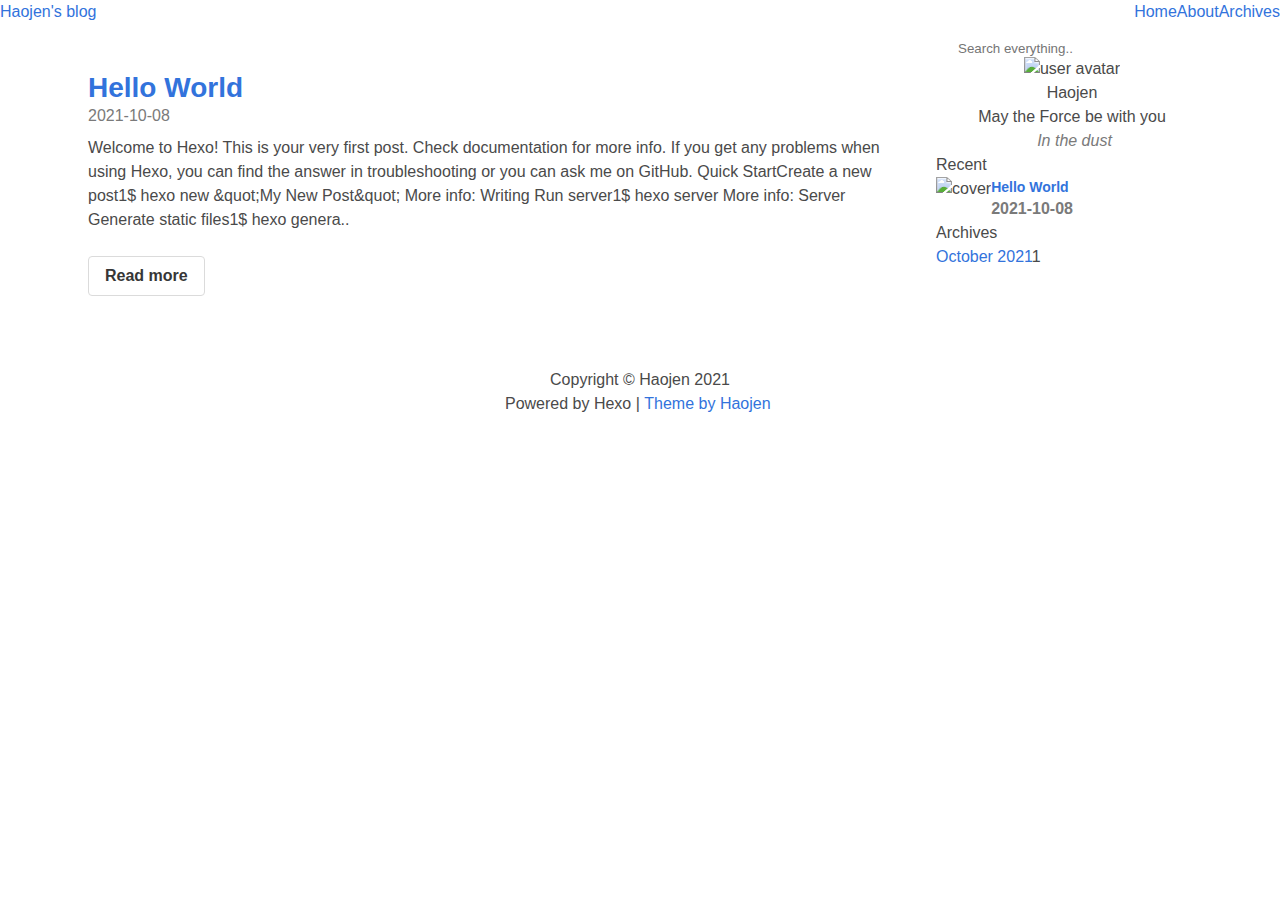
==== index.html @ 5b61494e "Site updated: 2021-10-08 06:59:12" ====
<!DOCTYPE html><html class="appearance-auto" lang="en"><head><meta charset="UTF-8"><title>Haojen's blog</title><meta name="description" content="May the Force be with you"><meta name="viewport" content="width=device-width, minimum-scale=1.0, maximum-scale=1.0, user-scalable=no, initial-scale=1"><!-- Google Analytics --><!-- End Google Analytics -->
<!-- Baidu Analytics --><!-- End Baidu Analytics --><link rel="icon" href="/images/favicon.png"><link rel="stylesheet" href="/style/common/bulma.css"><link rel="stylesheet" href="/style/base.css"><link rel="stylesheet" href="/style/common/helper.css"><script src="/js/common.js"></script><link rel="stylesheet" href="/style/widget-post-list.css"><meta name="generator" content="Hexo 5.4.0"></head><body class="is-flex is-flex-direction-column"><header class="header-widget is-flex-shrink-0 is-hidden-mobile"><div class="container is-fullhd is-flex is-justify-content-space-between is-align-items-center is-full-height"><section class="is-hidden-mobile is-flex-shrink-0"><h2><a href="/">Haojen's blog</a></h2></section><h3 class="is-hidden-mobile is-family-serif is-full-height is-flex is-align-items-center is-flex-shrink-0"></h3><aside class="is-flex-shrink-0"><h3 class="is-inline-block"><a href="/">Home</a></h3><h3 class="is-inline-block"><a href="/about">About</a></h3><h3 class="is-inline-block"><a href="/archives">Archives</a></h3></aside></div></header><header class="is-flex header-widget is-flex-shrink-0 is-align-items-center is-justify-content-center is-hidden-tablet"><h3 class="is-inline-block"><a href="/">Home</a></h3><h3 class="is-inline-block"><a href="/about">About</a></h3><h3 class="is-inline-block"><a href="/archives">Archives</a></h3></header><main><article class="post-container is-flex is-justify-content-center section container is-max-widescreen pt-4 px-2"><div class="columns is-variable is-1-tablet is-3-desktop-only is-2-widescreen is-full-width"><section class="column"><article class="post-item-card"><section class="content post-card-content p-4 pb-5"><h2 class="mt-4 mb-0 is-family-serif"><a href="/2021/10/08/hello-world/">Hello World</a></h2><time class="has-text-grey" datetime="2021-10-07T22:32:57.364Z">2021-10-08</time><p class="is-flex-grow-2 mt-2">Welcome to Hexo! This is your very first post. Check documentation for more info. If you get any problems when using Hexo, you can find the answer in troubleshooting or you can ask me on GitHub.
Quick StartCreate a new post1$ hexo new &amp;quot;My New Post&amp;quot;

More info: Writing
Run server1$ hexo server

More info: Server
Generate static files1$ hexo genera..</p><a class="button is-default mt-2 has-text-weight-semibold" href="/2021/10/08/hello-world/">Read more</a></section></article></section><aside class="column is-hidden-mobile is-4-tablet is-3-widescreen"><style>.search-widget .search-input {
    border: none;
    outline: none;
    background: transparent;
    color: var(--second-text-color);
}
.search-widget .search-content {
    position: absolute;
    left: 0;
    top: calc(100% - 3px);
    z-index: 2;

    width: 100%;
    height: 0;
    max-height: 550px;

    overflow: auto;
    box-sizing: border-box;

    background: var(--top-bar-bg-color);
    backdrop-filter: blur(var(--backdropFilter));
    -webkit-backdrop-filter: blur(var(--backdropFilter));

    border-bottom-left-radius: var(--borderRadius);
    border-bottom-right-radius: var(--borderRadius);
    box-shadow: 0 12px 15px rgba(0, 0, 0, 0.08);
}

.search-widget .search-content a:hover h5 {
    color: #3273dc!important;
}
</style><main class="aside-card-container search-widget is-relative"><label for="searchInput"><div class="is-flex px-4" id="searchButton"><i class="iconfont icon--search1 mr-1"></i><input class="search-input is-flex-grow-1" id="searchInput" placeholder="Search everything.."></div></label><section class="search-content content" id="searchContent"></section></main><script>var searchDatabase = []
var searchInputEl = document.getElementById('searchInput')
var searchButtonEl = document.getElementById('searchButton')
var searchResultEl = document.getElementById('searchContent')

searchInputEl.oninput = function (evt) {
    var searchValue = evt.srcElement.value
    var haveSearchValue = Boolean(searchValue.trim())
    if (!haveSearchValue) {
        searchResultEl.style.height = 0
        searchResultEl.innerHTML = null
        return
    }

    var searchResults = searching(searchValue)

    if (searchResults.length > 0) {
        renderSearchResults(searchResults)
    }
}

function renderSearchResults(results) {
    searchResultEl.innerHTML = null
    var fragment = document.createDocumentFragment()

    results.forEach(function (item) {
        var link = document.createElement('a')
        var title = document.createElement('h5')
        var content = document.createElement('p')

        title.className = 'mb-1'
        title.innerText = item.title
        content.innerText = item.content

        link.href = item.link
        link.appendChild(title)
        link.appendChild(content)
        link.className = 'p-4 is-block'

        fragment.appendChild(link)
    })

    searchResultEl.appendChild(fragment)
    searchResultEl.style.height = 'auto'
}

function searching(inputText) {
    var inputTexts = inputText.split(' ')
    var searchResults = []
    inputTexts.forEach(function (searchKey) {
        var haveSearchValue = Boolean(searchKey.trim())
        if (!haveSearchValue) return

        var key = searchKey.toLowerCase()

        for (var entry of searchDatabase) {
            var title = entry.getElementsByTagName('title')[0].textContent
            var link = entry.getElementsByTagName('link')[0].getAttribute('href')
            var contentWithTags = entry.getElementsByTagName('content')[0].textContent
            var rawContent = contentWithTags.trim().replace(/<[^>]+>/g, '').toLowerCase()

            var LENGTH = 80
            var finalContent = ''
            var contentLength = rawContent.length
            var searchResultIdx = rawContent.indexOf(key)

            var startIdx = searchResultIdx - 20,
                endIdx = startIdx + LENGTH

            if (startIdx < 0) {
                startIdx = 0
                endIdx = 100
            }

            endIdx > contentLength && (endIdx = contentLength)

            finalContent = rawContent.substring(startIdx, endIdx)

            if (title.indexOf(key) > -1 || searchResultIdx > -1) {
                searchResults.push({
                    link: link,
                    title: title,
                    content: finalContent
                })
            }
        }
    })
    return searchResults
}

searchButtonEl.onclick = function () {
    if (searchDatabase.length > 0) return;

    fetch(window.location.href + '/search.xml').then(res => res.text()).then(res => {
        var domparser = new DOMParser
        var doc = domparser.parseFromString(res, 'application/xml')
        searchDatabase = doc.getElementsByTagName('search')[0].children
    })
}</script><main class="aside-card-container profile-widget"><!-- todo: 使用取色工具动态阴影--><section class="is-flex is-flex-direction-column is-justify-content-center is-align-items-center"><section class="is-flex is-justify-content-center avatar is-clipped skeleton"><!-- debug images "https://api.ixiaowai.cn/gqapi/gqapi.php"--><img class="js-img-fadeIn" src="/images/avatar.jpg" alt="user avatar"></section><h3 class="user-name">Haojen</h3><blockquote class="has-text-centered is-relative"><span style="margin-bottom: 5px;">May the Force be with you</span></blockquote><address class="has-text-centered has-text-grey"><i class="iconfont icon-location" style="margin-right: 5px;"></i><span class="has-text-grey">In the dust</span></address></section><section class="sns-container is-flex is-justify-content-center is-align-items-center"><a title="twitter" target="_blank" rel="noopener nofollow" href="//twitter.com//"><i class="iconfont icon-twitter"></i></a><!-- Github--><a title="github" target="_blank" rel="noopener nofollow" href="//github.com/haojen"><i class="iconfont icon-github"></i></a><!-- Ins--><a title="instagram" target="_blank" rel="noopener nofollow" href="//www.instagram.com//"><i class="iconfont icon-ins"></i></a><!-- RSS--><!-- 知乎--><!-- 领英--><!-- 脸书--><a title="facebook" target="_blank" rel="noopener nofollow" href="//www.facebook.com//"><i class="iconfont icon-tian7_facebook"></i></a></section></main><main class="aside-card-container recent-widget"><h3>Recent</h3><ul><li class="is-flex"><!-- change to element replace image placeholder--><img class="js-img-fadeIn" src="https://ui-avatars.com/api/?background=f5f5f5&amp;name=He" alt="cover"><!--else--><!--    div.post-img-placeholder--><section class="is-flex-grow-2"><p class="has-text-weight-semibold" style="line-height: 20px; font-size: 14px"><a href="/2021/10/08/hello-world/">Hello World</a></p><time class="has-text-weight-semibold has-text-grey" datetime="2021-10-07T22:32:57.364Z">2021-10-08</time></section></li></ul></main><main class="aside-card-container archives-widget"><h3>Archives</h3><section><ul class="archive-list"><li class="archive-list-item"><a class="archive-list-link" href="/archives/2021/10/">October 2021</a><span class="archive-list-count">1</span></li></ul></section></main></aside></div></article><script>$claudia.fadeInImage(null, $claudia.blurBackdropImg)

window.addEventListener('resize', $claudia.throttle(function () {
    var images = document.querySelectorAll('.js-img-fadeIn')

    images.forEach($claudia.blurBackdropImg)
}, 150))</script></main><footer class="is-flex is-flex-direction-column is-align-items-center is-flex-shrink-0 is-family-serif"><section class="sns-container"><a title="twitter" target="_blank" rel="noopener nofollow" href="//twitter.com//"><i class="iconfont icon-twitter"></i></a><!-- Github--><a title="github" target="_blank" rel="noopener nofollow" href="//github.com/haojen"><i class="iconfont icon-github"></i></a><!-- Ins--><a title="instagram" target="_blank" rel="noopener nofollow" href="//www.instagram.com//"><i class="iconfont icon-ins"></i></a><!-- RSS--><!-- 知乎--><!-- 领英--><!-- 脸书--><a title="facebook" target="_blank" rel="noopener nofollow" href="//www.facebook.com//"><i class="iconfont icon-tian7_facebook"></i></a></section><p><span>Copyright ©</span><span> Haojen 2021</span></p><div class="is-flex is-justify-content-center is-flex-wrap-wrap"><p>Powered by Hexo &verbar;&nbsp;</p><p class="is-flex is-justify-content-center"><a title="Hexo theme author" target="_blank" rel="noopener" href="//github.com/haojen">Theme by Haojen&nbsp;</a></p><div style="margin-top: 2px"><a class="github-button" title="github-button" target="_blank" rel="noopener" href="https://github.com/haojen/hexo-theme-Claudia" data-color-scheme="no-preference: light; light: light; dark: dark;" data-show-count="true"></a></div></div><div><span></span></div></footer><script async defer src="https://buttons.github.io/buttons.js"></script><script>$claudia.fadeInImage(null, $claudia.blurBackdropImg)

window.addEventListener('resize', $claudia.throttle(function () {
    var images = document.querySelectorAll('.js-img-fadeIn')

    images.forEach($claudia.blurBackdropImg)
}, 150))</script></body></html>
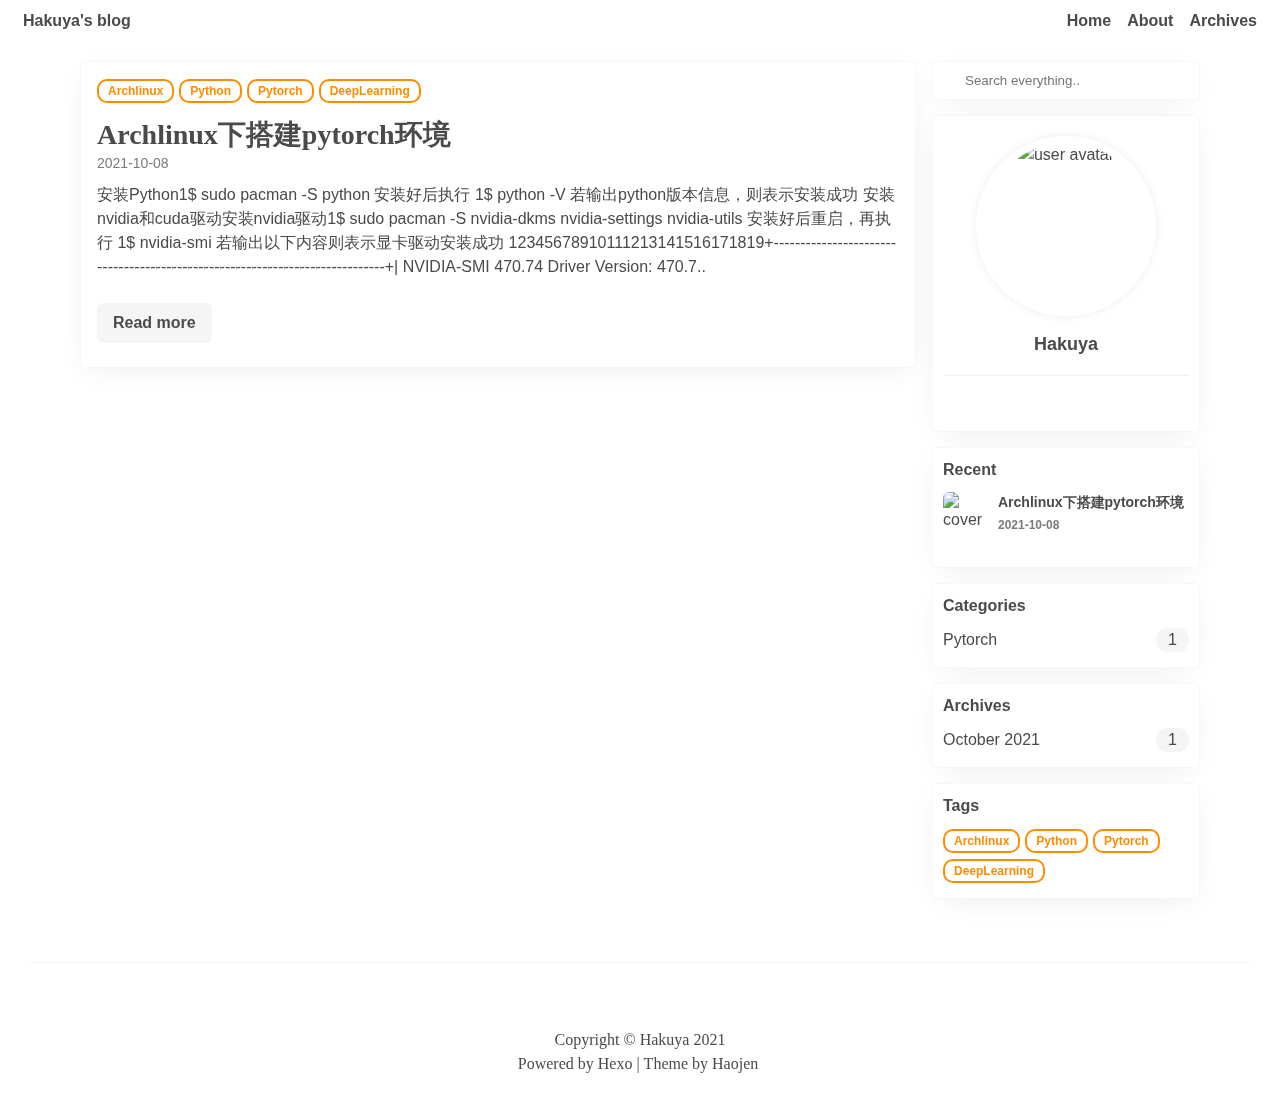
==== commit 9bc51a4d: "Site updated: 2021-10-08 16:57:53" ====
--- a/index.html
+++ b/index.html
@@ -1,12 +1,13 @@
-<!DOCTYPE html><html class="appearance-auto" lang="en"><head><meta charset="UTF-8"><title>Haojen's blog</title><meta name="description" content="May the Force be with you"><meta name="viewport" content="width=device-width, minimum-scale=1.0, maximum-scale=1.0, user-scalable=no, initial-scale=1"><!-- Google Analytics --><!-- End Google Analytics -->
-<!-- Baidu Analytics --><!-- End Baidu Analytics --><link rel="icon" href="/images/favicon.png"><link rel="stylesheet" href="/style/common/bulma.css"><link rel="stylesheet" href="/style/base.css"><link rel="stylesheet" href="/style/common/helper.css"><script src="/js/common.js"></script><link rel="stylesheet" href="/style/widget-post-list.css"><meta name="generator" content="Hexo 5.4.0"></head><body class="is-flex is-flex-direction-column"><header class="header-widget is-flex-shrink-0 is-hidden-mobile"><div class="container is-fullhd is-flex is-justify-content-space-between is-align-items-center is-full-height"><section class="is-hidden-mobile is-flex-shrink-0"><h2><a href="/">Haojen's blog</a></h2></section><h3 class="is-hidden-mobile is-family-serif is-full-height is-flex is-align-items-center is-flex-shrink-0"></h3><aside class="is-flex-shrink-0"><h3 class="is-inline-block"><a href="/">Home</a></h3><h3 class="is-inline-block"><a href="/about">About</a></h3><h3 class="is-inline-block"><a href="/archives">Archives</a></h3></aside></div></header><header class="is-flex header-widget is-flex-shrink-0 is-align-items-center is-justify-content-center is-hidden-tablet"><h3 class="is-inline-block"><a href="/">Home</a></h3><h3 class="is-inline-block"><a href="/about">About</a></h3><h3 class="is-inline-block"><a href="/archives">Archives</a></h3></header><main><article class="post-container is-flex is-justify-content-center section container is-max-widescreen pt-4 px-2"><div class="columns is-variable is-1-tablet is-3-desktop-only is-2-widescreen is-full-width"><section class="column"><article class="post-item-card"><section class="content post-card-content p-4 pb-5"><h2 class="mt-4 mb-0 is-family-serif"><a href="/2021/10/08/hello-world/">Hello World</a></h2><time class="has-text-grey" datetime="2021-10-07T22:32:57.364Z">2021-10-08</time><p class="is-flex-grow-2 mt-2">Welcome to Hexo! This is your very first post. Check documentation for more info. If you get any problems when using Hexo, you can find the answer in troubleshooting or you can ask me on GitHub.
-Quick StartCreate a new post1$ hexo new &amp;quot;My New Post&amp;quot;
-
-More info: Writing
-Run server1$ hexo server
-
-More info: Server
-Generate static files1$ hexo genera..</p><a class="button is-default mt-2 has-text-weight-semibold" href="/2021/10/08/hello-world/">Read more</a></section></article></section><aside class="column is-hidden-mobile is-4-tablet is-3-widescreen"><style>.search-widget .search-input {
+<!DOCTYPE html><html class="appearance-auto" lang="en"><head><meta charset="UTF-8"><title>Hakuya's blog</title><meta name="description"><meta name="viewport" content="width=device-width, minimum-scale=1.0, maximum-scale=1.0, user-scalable=no, initial-scale=1"><!-- Google Analytics --><!-- End Google Analytics -->
+<!-- Baidu Analytics --><!-- End Baidu Analytics --><link rel="icon" href="/images/favicon.png"><link rel="stylesheet" href="/style/common/bulma.css"><link rel="stylesheet" href="/style/base.css"><link rel="stylesheet" href="/style/common/helper.css"><script src="/js/common.js"></script><link rel="stylesheet" href="/style/widget-post-list.css"><meta name="generator" content="Hexo 5.4.0"></head><body class="is-flex is-flex-direction-column"><header class="header-widget is-flex-shrink-0 is-hidden-mobile"><div class="container is-fullhd is-flex is-justify-content-space-between is-align-items-center is-full-height"><section class="is-hidden-mobile is-flex-shrink-0"><h2><a href="/">Hakuya's blog</a></h2></section><h3 class="is-hidden-mobile is-family-serif is-full-height is-flex is-align-items-center is-flex-shrink-0"></h3><aside class="is-flex-shrink-0"><h3 class="is-inline-block"><a href="/">Home</a></h3><h3 class="is-inline-block"><a href="/about">About</a></h3><h3 class="is-inline-block"><a href="/archives">Archives</a></h3></aside></div></header><header class="is-flex header-widget is-flex-shrink-0 is-align-items-center is-justify-content-center is-hidden-tablet"><h3 class="is-inline-block"><a href="/">Home</a></h3><h3 class="is-inline-block"><a href="/about">About</a></h3><h3 class="is-inline-block"><a href="/archives">Archives</a></h3></header><main><article class="post-container is-flex is-justify-content-center section container is-max-widescreen pt-4 px-2"><div class="columns is-variable is-1-tablet is-3-desktop-only is-2-widescreen is-full-width"><section class="column"><article class="post-item-card"><section class="content post-card-content p-4 pb-5"><header><a href="/tags/Archlinux"><i class="tag post-item-tag">Archlinux</i></a><a href="/tags/Python"><i class="tag post-item-tag">Python</i></a><a href="/tags/Pytorch"><i class="tag post-item-tag">Pytorch</i></a><a href="/tags/DeepLearning"><i class="tag post-item-tag">DeepLearning</i></a></header><h2 class="mt-4 mb-0 is-family-serif"><a href="/2021/10/08/build-pytorch-environment/">Archlinux下搭建pytorch环境</a></h2><time class="has-text-grey" datetime="2021-10-08T00:15:25.000Z">2021-10-08</time><p class="is-flex-grow-2 mt-2">安装Python1$ sudo pacman -S python
+安装好后执行
+1$ python -V
+若输出python版本信息，则表示安装成功
+安装nvidia和cuda驱动安装nvidia驱动1$ sudo pacman -S nvidia-dkms nvidia-settings nvidia-utils
+安装好后重启，再执行
+1$ nvidia-smi
+若输出以下内容则表示显卡驱动安装成功
+12345678910111213141516171819+-----------------------------------------------------------------------------+| NVIDIA-SMI 470.74       Driver Version: 470.7..</p><a class="button is-default mt-2 has-text-weight-semibold" href="/2021/10/08/build-pytorch-environment/">Read more</a></section></article></section><aside class="column is-hidden-mobile is-4-tablet is-3-widescreen"><style>.search-widget .search-input {
     border: none;
     outline: none;
     background: transparent;
@@ -135,13 +136,13 @@
         var doc = domparser.parseFromString(res, 'application/xml')
         searchDatabase = doc.getElementsByTagName('search')[0].children
     })
-}</script><main class="aside-card-container profile-widget"><!-- todo: 使用取色工具动态阴影--><section class="is-flex is-flex-direction-column is-justify-content-center is-align-items-center"><section class="is-flex is-justify-content-center avatar is-clipped skeleton"><!-- debug images "https://api.ixiaowai.cn/gqapi/gqapi.php"--><img class="js-img-fadeIn" src="/images/avatar.jpg" alt="user avatar"></section><h3 class="user-name">Haojen</h3><blockquote class="has-text-centered is-relative"><span style="margin-bottom: 5px;">May the Force be with you</span></blockquote><address class="has-text-centered has-text-grey"><i class="iconfont icon-location" style="margin-right: 5px;"></i><span class="has-text-grey">In the dust</span></address></section><section class="sns-container is-flex is-justify-content-center is-align-items-center"><a title="twitter" target="_blank" rel="noopener nofollow" href="//twitter.com//"><i class="iconfont icon-twitter"></i></a><!-- Github--><a title="github" target="_blank" rel="noopener nofollow" href="//github.com/haojen"><i class="iconfont icon-github"></i></a><!-- Ins--><a title="instagram" target="_blank" rel="noopener nofollow" href="//www.instagram.com//"><i class="iconfont icon-ins"></i></a><!-- RSS--><!-- 知乎--><!-- 领英--><!-- 脸书--><a title="facebook" target="_blank" rel="noopener nofollow" href="//www.facebook.com//"><i class="iconfont icon-tian7_facebook"></i></a></section></main><main class="aside-card-container recent-widget"><h3>Recent</h3><ul><li class="is-flex"><!-- change to element replace image placeholder--><img class="js-img-fadeIn" src="https://ui-avatars.com/api/?background=f5f5f5&amp;name=He" alt="cover"><!--else--><!--    div.post-img-placeholder--><section class="is-flex-grow-2"><p class="has-text-weight-semibold" style="line-height: 20px; font-size: 14px"><a href="/2021/10/08/hello-world/">Hello World</a></p><time class="has-text-weight-semibold has-text-grey" datetime="2021-10-07T22:32:57.364Z">2021-10-08</time></section></li></ul></main><main class="aside-card-container archives-widget"><h3>Archives</h3><section><ul class="archive-list"><li class="archive-list-item"><a class="archive-list-link" href="/archives/2021/10/">October 2021</a><span class="archive-list-count">1</span></li></ul></section></main></aside></div></article><script>$claudia.fadeInImage(null, $claudia.blurBackdropImg)
+}</script><main class="aside-card-container profile-widget"><!-- todo: 使用取色工具动态阴影--><section class="is-flex is-flex-direction-column is-justify-content-center is-align-items-center"><section class="is-flex is-justify-content-center avatar is-clipped skeleton"><!-- debug images "https://api.ixiaowai.cn/gqapi/gqapi.php"--><img class="js-img-fadeIn" src="/images/avatar.jpg" alt="user avatar"></section><h3 class="user-name">Hakuya</h3></section><section class="sns-container is-flex is-justify-content-center is-align-items-center"><a title="twitter" target="_blank" rel="noopener nofollow" href="//twitter.com//"><i class="iconfont icon-twitter"></i></a><!-- Github--><a title="github" target="_blank" rel="noopener nofollow" href="//github.com/haojen"><i class="iconfont icon-github"></i></a><!-- Ins--><a title="instagram" target="_blank" rel="noopener nofollow" href="//www.instagram.com//"><i class="iconfont icon-ins"></i></a><!-- RSS--><!-- 知乎--><!-- 领英--><!-- 脸书--><a title="facebook" target="_blank" rel="noopener nofollow" href="//www.facebook.com//"><i class="iconfont icon-tian7_facebook"></i></a></section></main><main class="aside-card-container recent-widget"><h3>Recent</h3><ul><li class="is-flex"><!-- change to element replace image placeholder--><img class="js-img-fadeIn" src="https://ui-avatars.com/api/?background=f5f5f5&amp;name=Ar" alt="cover"><!--else--><!--    div.post-img-placeholder--><section class="is-flex-grow-2"><p class="has-text-weight-semibold" style="line-height: 20px; font-size: 14px"><a href="/2021/10/08/build-pytorch-environment/">Archlinux下搭建pytorch环境</a></p><time class="has-text-weight-semibold has-text-grey" datetime="2021-10-08T00:15:25.000Z">2021-10-08</time></section></li></ul></main><main class="aside-card-container categories-widget category-page"><h3>Categories</h3><section><ul class="category-list"><li class="category-list-item"><a class="category-list-link" href="/categories/Pytorch/">Pytorch</a><span class="category-list-count">1</span></li></ul></section></main><main class="aside-card-container archives-widget"><h3>Archives</h3><section><ul class="archive-list"><li class="archive-list-item"><a class="archive-list-link" href="/archives/2021/10/">October 2021</a><span class="archive-list-count">1</span></li></ul></section></main><main class="aside-card-container tag-widget"><h3>Tags</h3><section><a href="/tags/Archlinux"><span class="tag post-item-tag" style="margin-bottom: 5px;">Archlinux</span></a><a href="/tags/Python"><span class="tag post-item-tag" style="margin-bottom: 5px;">Python</span></a><a href="/tags/Pytorch"><span class="tag post-item-tag" style="margin-bottom: 5px;">Pytorch</span></a><a href="/tags/DeepLearning"><span class="tag post-item-tag" style="margin-bottom: 5px;">DeepLearning</span></a></section></main></aside></div></article><script>$claudia.fadeInImage(null, $claudia.blurBackdropImg)
 
 window.addEventListener('resize', $claudia.throttle(function () {
     var images = document.querySelectorAll('.js-img-fadeIn')
 
     images.forEach($claudia.blurBackdropImg)
-}, 150))</script></main><footer class="is-flex is-flex-direction-column is-align-items-center is-flex-shrink-0 is-family-serif"><section class="sns-container"><a title="twitter" target="_blank" rel="noopener nofollow" href="//twitter.com//"><i class="iconfont icon-twitter"></i></a><!-- Github--><a title="github" target="_blank" rel="noopener nofollow" href="//github.com/haojen"><i class="iconfont icon-github"></i></a><!-- Ins--><a title="instagram" target="_blank" rel="noopener nofollow" href="//www.instagram.com//"><i class="iconfont icon-ins"></i></a><!-- RSS--><!-- 知乎--><!-- 领英--><!-- 脸书--><a title="facebook" target="_blank" rel="noopener nofollow" href="//www.facebook.com//"><i class="iconfont icon-tian7_facebook"></i></a></section><p><span>Copyright ©</span><span> Haojen 2021</span></p><div class="is-flex is-justify-content-center is-flex-wrap-wrap"><p>Powered by Hexo &verbar;&nbsp;</p><p class="is-flex is-justify-content-center"><a title="Hexo theme author" target="_blank" rel="noopener" href="//github.com/haojen">Theme by Haojen&nbsp;</a></p><div style="margin-top: 2px"><a class="github-button" title="github-button" target="_blank" rel="noopener" href="https://github.com/haojen/hexo-theme-Claudia" data-color-scheme="no-preference: light; light: light; dark: dark;" data-show-count="true"></a></div></div><div><span></span></div></footer><script async defer src="https://buttons.github.io/buttons.js"></script><script>$claudia.fadeInImage(null, $claudia.blurBackdropImg)
+}, 150))</script></main><footer class="is-flex is-flex-direction-column is-align-items-center is-flex-shrink-0 is-family-serif"><section class="sns-container"><a title="twitter" target="_blank" rel="noopener nofollow" href="//twitter.com//"><i class="iconfont icon-twitter"></i></a><!-- Github--><a title="github" target="_blank" rel="noopener nofollow" href="//github.com/haojen"><i class="iconfont icon-github"></i></a><!-- Ins--><a title="instagram" target="_blank" rel="noopener nofollow" href="//www.instagram.com//"><i class="iconfont icon-ins"></i></a><!-- RSS--><!-- 知乎--><!-- 领英--><!-- 脸书--><a title="facebook" target="_blank" rel="noopener nofollow" href="//www.facebook.com//"><i class="iconfont icon-tian7_facebook"></i></a></section><p><span>Copyright ©</span><span> Hakuya 2021</span></p><div class="is-flex is-justify-content-center is-flex-wrap-wrap"><p>Powered by Hexo &verbar;&nbsp;</p><p class="is-flex is-justify-content-center"><a title="Hexo theme author" target="_blank" rel="noopener" href="//github.com/haojen">Theme by Haojen&nbsp;</a></p><div style="margin-top: 2px"><a class="github-button" title="github-button" target="_blank" rel="noopener" href="https://github.com/haojen/hexo-theme-Claudia" data-color-scheme="no-preference: light; light: light; dark: dark;" data-show-count="true"></a></div></div><div><span></span></div></footer><script async defer src="https://buttons.github.io/buttons.js"></script><script>$claudia.fadeInImage(null, $claudia.blurBackdropImg)
 
 window.addEventListener('resize', $claudia.throttle(function () {
     var images = document.querySelectorAll('.js-img-fadeIn')
--- a/style/base.css
+++ b/style/base.css
@@ -0,0 +1,163 @@
+@import url("//at.alicdn.com/t/font_2266068_otkvzqnxk0g.css");
+:root.appearance-light {
+  --primary-bg-color: #fff;
+  --second-bg-color: #fff;
+  --third-bg-color: #f5f5f5;
+  --primary-text-color: #4a4a4a;
+  --second-text-color: #4a4a4a;
+  --top-bar-bg-color: rgba(255, 255, 255, 0.8);
+  --border-line-color-2: rgba(0, 0, 0, 0.03);
+  --border-line-color: rgba(0, 0, 0, 0.05);
+  --blockquote-border-color: #dbdbdb;
+  --table-border-color: #dbdbdb;
+  --pre-code-bg-color: #f5f5f573;
+  --skeleton-bg-color: #f5f5f5;
+  --skeleton-flash-color: 0.5;
+  --avatar-border-color: #fff;
+}
+
+:root.appearance-dark {
+  --primary-bg-color: #181818;
+  --second-bg-color: #212121;
+  --third-bg-color: #ffffff14;
+  --primary-text-color: #fff;
+  --second-text-color: #aaa;
+  --border-line-color: rgba(255, 255, 255, 0.05);
+  --border-line-color-2: rgba(255, 255, 255, 0.02);
+  --top-bar-bg-color: rgba(24, 24, 24, 0.8);
+  --blockquote-border-color: #aaa;
+  --table-border-color: #aaa;
+  --pre-code-bg-color: #ffffff03;
+  --skeleton-bg-color: #2b2b2b;
+  --skeleton-flash-color: 0.05;
+  --avatar-border-color: rgba(255, 255, 255, 0.05);
+}
+
+:root.appearance-auto {
+  --primary-bg-color: #fff;
+  --second-bg-color: #fff;
+  --third-bg-color: #f5f5f5;
+  --primary-text-color: #4a4a4a;
+  --second-text-color: #4a4a4a;
+  --top-bar-bg-color: rgba(255, 255, 255, 0.8);
+  --border-line-color-2: rgba(0, 0, 0, 0.03);
+  --border-line-color: rgba(0, 0, 0, 0.05);
+  --blockquote-border-color: #dbdbdb;
+  --table-border-color: #dbdbdb;
+  --pre-code-bg-color: #f5f5f573;
+  --skeleton-bg-color: #f5f5f5;
+  --skeleton-flash-color: 0.5;
+  --avatar-border-color: #fff;
+}
+@media (prefers-color-scheme: dark) {
+  :root.appearance-auto {
+    --primary-bg-color: #181818;
+    --second-bg-color: #212121;
+    --third-bg-color: #ffffff14;
+    --primary-text-color: #fff;
+    --second-text-color: #aaa;
+    --border-line-color: rgba(255, 255, 255, 0.05);
+    --border-line-color-2: rgba(255, 255, 255, 0.02);
+    --top-bar-bg-color: rgba(24, 24, 24, 0.8);
+    --blockquote-border-color: #aaa;
+    --table-border-color: #aaa;
+    --pre-code-bg-color: #ffffff03;
+    --skeleton-bg-color: #2b2b2b;
+    --skeleton-flash-color: 0.05;
+    --avatar-border-color: rgba(255, 255, 255, 0.05);
+  }
+}
+
+:root {
+  --backdropFilter: 20px;
+  --borderRadius: 6px;
+  --activeColor: #3273dc;
+  --boxShadow: 0 6px 30px -10px rgba(0, 0, 0, .1);
+}
+:root.appearance-dark, :root.appearance-auto, :root.appearance-light {
+  background: var(--primary-bg-color);
+}
+:root.appearance-dark h1, :root.appearance-dark h2, :root.appearance-dark h3, :root.appearance-dark h4, :root.appearance-dark h5, :root.appearance-dark h6, :root.appearance-auto h1, :root.appearance-auto h2, :root.appearance-auto h3, :root.appearance-auto h4, :root.appearance-auto h5, :root.appearance-auto h6, :root.appearance-light h1, :root.appearance-light h2, :root.appearance-light h3, :root.appearance-light h4, :root.appearance-light h5, :root.appearance-light h6 {
+  color: var(--primary-text-color) !important;
+}
+:root.appearance-dark hr, :root.appearance-auto hr, :root.appearance-light hr {
+  background: var(--third-bg-color);
+}
+:root.appearance-dark p, :root.appearance-dark strong, :root.appearance-dark dl, :root.appearance-dark ul, :root.appearance-dark ol, :root.appearance-dark cite, :root.appearance-auto p, :root.appearance-auto strong, :root.appearance-auto dl, :root.appearance-auto ul, :root.appearance-auto ol, :root.appearance-auto cite, :root.appearance-light p, :root.appearance-light strong, :root.appearance-light dl, :root.appearance-light ul, :root.appearance-light ol, :root.appearance-light cite {
+  color: var(--second-text-color);
+}
+:root.appearance-dark .post-container span, :root.appearance-dark .about-page span, :root.appearance-auto .post-container span, :root.appearance-auto .about-page span, :root.appearance-light .post-container span, :root.appearance-light .about-page span {
+  color: var(--second-text-color);
+}
+:root.appearance-dark .content blockquote, :root.appearance-auto .content blockquote, :root.appearance-light .content blockquote {
+  background: var(--third-bg-color);
+  border-color: var(--blockquote-border-color);
+}
+:root.appearance-dark .content table th, :root.appearance-dark .content table tr, :root.appearance-dark .content table td, :root.appearance-auto .content table th, :root.appearance-auto .content table tr, :root.appearance-auto .content table td, :root.appearance-light .content table th, :root.appearance-light .content table tr, :root.appearance-light .content table td {
+  border-color: var(--table-border-color);
+  color: var(--second-text-color) !important;
+}
+
+:root body {
+  margin: 0;
+  height: 100vh;
+  padding-top: 45px;
+}
+:root body a {
+  color: inherit;
+}
+:root body a:hover, :root body a:hover .iconfont {
+  text-decoration: none;
+  color: #3273dc !important;
+}
+:root body .tag.post-item-tag {
+  margin-right: 5px;
+  font-weight: bold;
+  color: darkorange;
+  font-style: normal;
+  border-radius: 10px;
+  background: transparent;
+  border: 2px solid darkorange;
+}
+:root body .button.is-default {
+  height: 40px;
+  border: none;
+  border-radius: 6px;
+  color: var(--second-text-color);
+  background: var(--third-bg-color);
+}
+:root body > main {
+  flex-grow: 2;
+  flex-basis: 0;
+}
+:root body > footer {
+  margin: 0 30px;
+  padding: 20px 0;
+  border-top: 1px solid rgba(0, 0, 0, 0.05);
+}
+:root body > footer .sns-container .iconfont {
+  margin: 0 5px;
+  font-size: 30px;
+}
+
+.header-widget {
+  position: fixed;
+  top: 0;
+  left: 0;
+  z-index: 100;
+  overflow: hidden;
+  width: 100vw;
+  height: 42px;
+  padding: 0 15px;
+  backdrop-filter: saturate(180%) blur(20px);
+  -webkit-backdrop-filter: saturate(180%) blur(20px);
+  background: var(--top-bar-bg-color);
+}
+.header-widget a {
+  margin: 0 8px;
+  font-weight: bold;
+  color: var(--primary-text-color);
+}
+.header-widget h3 {
+  font-weight: bold;
+}--- a/style/common/helper.css
+++ b/style/common/helper.css
@@ -0,0 +1,54 @@
+.debug {
+  border: 1px solid red;
+}
+
+.is-family-serif {
+  font-family: serif;
+}
+
+.is-full-width {
+  width: 100%;
+}
+
+.is-full-height {
+  height: 100%;
+}
+
+.js-img-fadeIn {
+  opacity: 0;
+  will-change: opacity;
+}
+
+.skeleton {
+  position: relative;
+  overflow: hidden;
+}
+.skeleton::before {
+  will-change: transform;
+  position: absolute;
+  top: 0;
+  width: 100%;
+  height: 100%;
+  content: "";
+  z-index: 100;
+  animation: skeleton-ani 1s ease infinite;
+  background: linear-gradient(120deg, rgba(255, 255, 255, 0) 30%, hsla(0, 0%, 100%, var(--skeleton-flash-color)) 50%, rgba(255, 255, 255, 0) 70%);
+}
+.skeleton::after {
+  content: "";
+  position: absolute;
+  left: 0;
+  top: 0;
+  z-index: 10;
+  width: 100%;
+  height: 100%;
+  background: var(--skeleton-bg-color);
+}
+@keyframes skeleton-ani {
+  0% {
+    transform: translateX(-100%);
+  }
+  to {
+    transform: translateX(100%);
+  }
+}--- a/style/widget-post-list.css
+++ b/style/widget-post-list.css
@@ -0,0 +1,218 @@
+@charset "UTF-8";
+.post-container .post-item-card {
+  margin-bottom: 15px;
+  overflow: hidden;
+  box-shadow: 0 6px 30px -10px rgba(0, 0, 0, 0.1);
+  border-radius: 6px;
+  background: var(--second-bg-color);
+  border: 1px solid var(--border-line-color-2);
+}
+.post-container .post-item-card > header {
+  overflow: hidden;
+  z-index: 1;
+  border-top-left-radius: 6px;
+  border-top-right-radius: 6px;
+}
+.post-container .post-item-card > header .post-cover-backdrop {
+  position: absolute;
+  z-index: 1;
+  width: 100%;
+}
+.post-container .post-item-card > header .post-cover-backdrop img {
+  width: 100%;
+  height: 360px;
+  object-fit: cover;
+  transform: scale(1.2);
+  filter: blur(20px);
+}
+.post-container .post-item-card > header .post-cover-link {
+  position: relative;
+  z-index: 2;
+  width: 100%;
+  font-size: 0;
+}
+.post-container .post-item-card > header .post-cover-img {
+  max-height: 360px;
+  box-shadow: 0 0 15px rgba(0, 0, 0, 0.1);
+  will-change: transform;
+  transition: transform 500ms;
+}
+.post-container .post-item-card > header:hover .post-cover-img {
+  transform: scale(1.04);
+}
+.post-container .post-item-card .post-card-content {
+  word-break: break-word;
+}
+.post-container .post-item-card .post-card-content time {
+  font-size: 14px;
+}
+.post-container .aside-card-container {
+  padding: 10px;
+  margin-bottom: 15px;
+  box-shadow: 0 6px 30px -10px rgba(0, 0, 0, 0.1);
+  border-radius: 6px;
+  background: var(--second-bg-color);
+  border: 1px solid var(--border-line-color-2);
+}
+.post-container .categories-widget h3,
+.post-container .archives-widget h3,
+.post-container .recent-widget h3,
+.post-container .tag-widget h3 {
+  font-weight: bold;
+  margin-bottom: 10px;
+}
+.post-container .categories-widget .category-list .category-list-item,
+.post-container .categories-widget .archive-list .archive-list-item,
+.post-container .archives-widget .category-list .category-list-item,
+.post-container .archives-widget .archive-list .archive-list-item,
+.post-container .recent-widget .category-list .category-list-item,
+.post-container .recent-widget .archive-list .archive-list-item,
+.post-container .tag-widget .category-list .category-list-item,
+.post-container .tag-widget .archive-list .archive-list-item {
+  display: flex;
+  align-items: center;
+  justify-content: space-between;
+  margin-bottom: 5px;
+  color: var(--second-text-color);
+}
+.post-container .categories-widget .category-list .category-list-item .category-list-count,
+.post-container .categories-widget .category-list .category-list-item .archive-list-count,
+.post-container .categories-widget .archive-list .archive-list-item .category-list-count,
+.post-container .categories-widget .archive-list .archive-list-item .archive-list-count,
+.post-container .archives-widget .category-list .category-list-item .category-list-count,
+.post-container .archives-widget .category-list .category-list-item .archive-list-count,
+.post-container .archives-widget .archive-list .archive-list-item .category-list-count,
+.post-container .archives-widget .archive-list .archive-list-item .archive-list-count,
+.post-container .recent-widget .category-list .category-list-item .category-list-count,
+.post-container .recent-widget .category-list .category-list-item .archive-list-count,
+.post-container .recent-widget .archive-list .archive-list-item .category-list-count,
+.post-container .recent-widget .archive-list .archive-list-item .archive-list-count,
+.post-container .tag-widget .category-list .category-list-item .category-list-count,
+.post-container .tag-widget .category-list .category-list-item .archive-list-count,
+.post-container .tag-widget .archive-list .archive-list-item .category-list-count,
+.post-container .tag-widget .archive-list .archive-list-item .archive-list-count {
+  padding: 0 12px;
+  border-radius: 11px;
+  background: var(--third-bg-color);
+}
+.post-container .profile-widget {
+  min-height: 300px;
+  padding-bottom: 0;
+}
+.post-container .profile-widget img {
+  object-fit: cover;
+}
+.post-container .profile-widget .avatar {
+  position: relative;
+  width: 180px;
+  height: 180px;
+  margin-top: 10px;
+  z-index: 1;
+  border-radius: 50%;
+  box-shadow: 0 0 10px rgba(0, 0, 0, 0.08);
+  border: 7px solid var(--avatar-border-color);
+}
+.post-container .profile-widget .avatar-placeholder:after {
+  content: "\e62a";
+  font-size: 80px;
+  font-family: iconfont;
+  position: absolute;
+  top: 50%;
+  left: 50%;
+  z-index: 1;
+  transform: translate(-50%, -50%);
+}
+.post-container .profile-widget .user-name {
+  font-size: 18px;
+  font-weight: bold;
+  margin: 15px 0 2px;
+}
+.post-container .profile-widget blockquote:before {
+  content: "“";
+  margin-right: 5px;
+  vertical-align: middle;
+}
+.post-container .profile-widget blockquote:after {
+  content: "”";
+  margin-left: 5px;
+  vertical-align: bottom;
+}
+.post-container .profile-widget blockquote:before,
+.post-container .profile-widget blockquote:after {
+  line-height: 0;
+  font-size: 32px;
+  color: #585858;
+  font-family: sans-serif;
+}
+.post-container .profile-widget address {
+  margin-top: 14px;
+  font-style: normal;
+}
+.post-container .profile-widget .sns-container {
+  overflow: auto;
+  padding: 5px 0;
+  margin-top: 15px;
+  border-top: 1px solid var(--border-line-color);
+}
+.post-container .profile-widget .sns-container i {
+  margin: 0 8px;
+  font-size: 30px;
+}
+.post-container .recent-widget ul li {
+  margin-bottom: 15px;
+}
+.post-container .recent-widget ul li:last-child section {
+  border-bottom: none;
+}
+.post-container .recent-widget img, .post-container .recent-widget .post-img-placeholder {
+  width: 50px;
+  height: 50px;
+  margin-right: 5px;
+  object-fit: cover;
+  border-radius: 6px;
+}
+.post-container .recent-widget section {
+  border-bottom: 1px solid var(--border-line-color);
+}
+.post-container .recent-widget section h4 {
+  font-size: 14px;
+  line-height: 20px;
+  font-weight: bold;
+}
+.post-container .recent-widget section time {
+  font-size: 12px;
+}
+.post-container .archives-widget > section {
+  overflow: auto;
+  max-height: 45vh;
+}
+.post-container .archives-widget.is-in-archive-page > section {
+  max-height: 80vh;
+}
+.post-container .tag-widget > section {
+  overflow: auto;
+  max-height: 30vh;
+}
+.post-container .tag-widget.is-in-tag-page > section {
+  max-height: 80vh;
+}
+.post-container .category-page > section {
+  overflow: auto;
+  max-height: 40vh;
+}
+.post-container .category-page.categories-widget > section {
+  max-height: 80vh;
+}
+.post-container .paginator .page-number,
+.post-container .paginator .extend {
+  padding: 2px 15px;
+  margin: 0 5px 10px;
+  border-radius: 6px;
+  color: var(--second-text-color);
+  background: var(--third-bg-color);
+}
+.post-container .paginator .page-number.current,
+.post-container .paginator .extend.current {
+  color: #fff !important;
+  background: #3273dc;
+}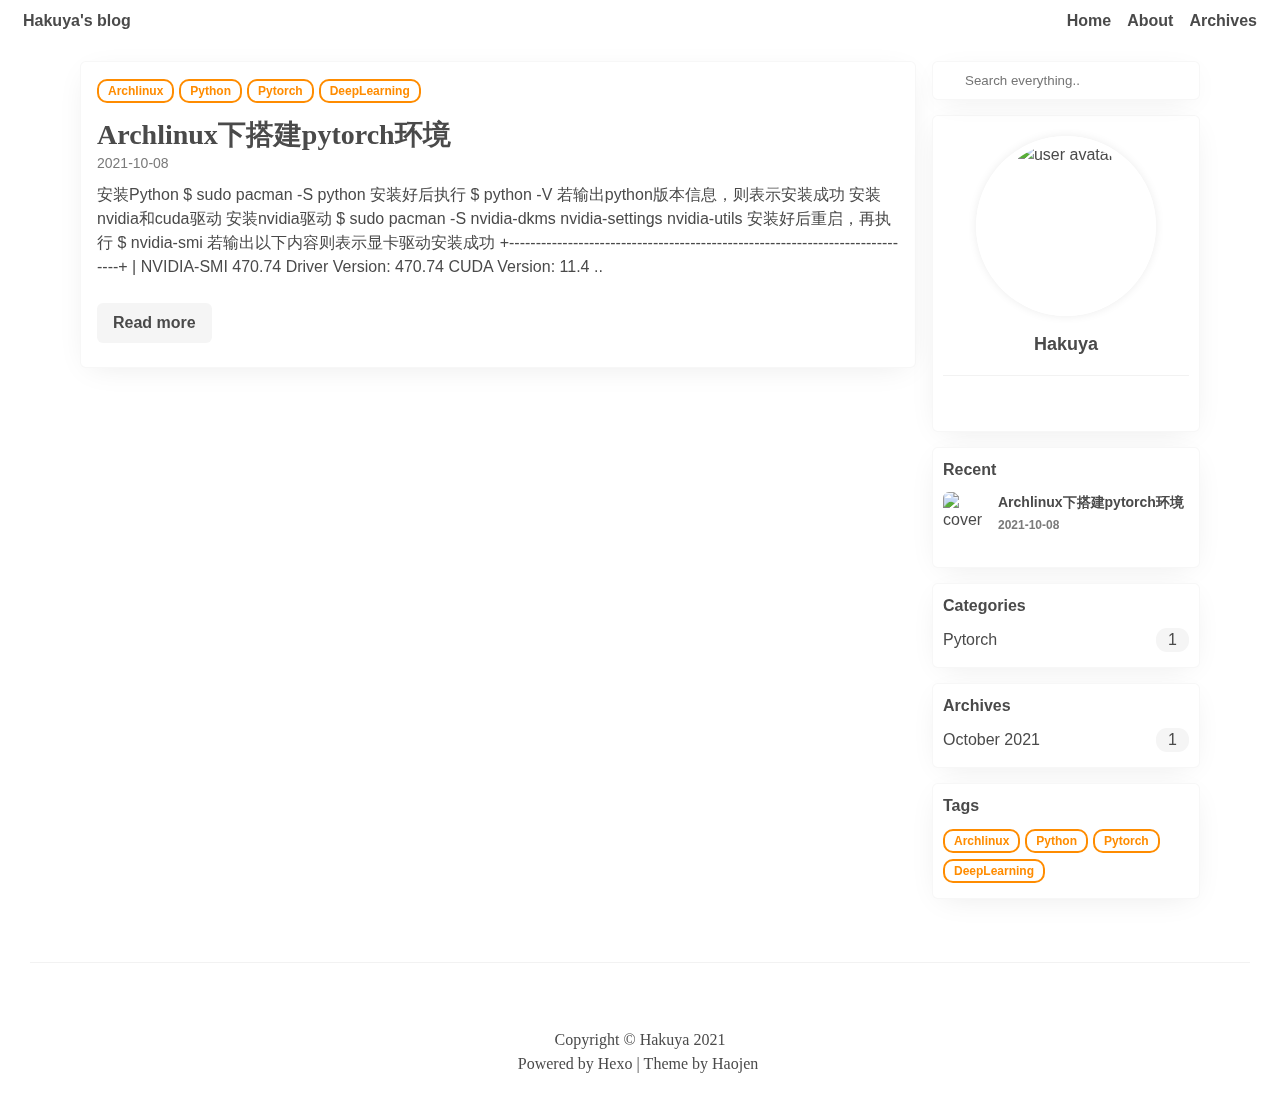
==== commit 8b9b1793: "Site updated: 2021-10-08 20:29:40" ====
--- a/index.html
+++ b/index.html
@@ -1,13 +1,17 @@
 <!DOCTYPE html><html class="appearance-auto" lang="en"><head><meta charset="UTF-8"><title>Hakuya's blog</title><meta name="description"><meta name="viewport" content="width=device-width, minimum-scale=1.0, maximum-scale=1.0, user-scalable=no, initial-scale=1"><!-- Google Analytics --><!-- End Google Analytics -->
-<!-- Baidu Analytics --><!-- End Baidu Analytics --><link rel="icon" href="/images/favicon.png"><link rel="stylesheet" href="/style/common/bulma.css"><link rel="stylesheet" href="/style/base.css"><link rel="stylesheet" href="/style/common/helper.css"><script src="/js/common.js"></script><link rel="stylesheet" href="/style/widget-post-list.css"><meta name="generator" content="Hexo 5.4.0"></head><body class="is-flex is-flex-direction-column"><header class="header-widget is-flex-shrink-0 is-hidden-mobile"><div class="container is-fullhd is-flex is-justify-content-space-between is-align-items-center is-full-height"><section class="is-hidden-mobile is-flex-shrink-0"><h2><a href="/">Hakuya's blog</a></h2></section><h3 class="is-hidden-mobile is-family-serif is-full-height is-flex is-align-items-center is-flex-shrink-0"></h3><aside class="is-flex-shrink-0"><h3 class="is-inline-block"><a href="/">Home</a></h3><h3 class="is-inline-block"><a href="/about">About</a></h3><h3 class="is-inline-block"><a href="/archives">Archives</a></h3></aside></div></header><header class="is-flex header-widget is-flex-shrink-0 is-align-items-center is-justify-content-center is-hidden-tablet"><h3 class="is-inline-block"><a href="/">Home</a></h3><h3 class="is-inline-block"><a href="/about">About</a></h3><h3 class="is-inline-block"><a href="/archives">Archives</a></h3></header><main><article class="post-container is-flex is-justify-content-center section container is-max-widescreen pt-4 px-2"><div class="columns is-variable is-1-tablet is-3-desktop-only is-2-widescreen is-full-width"><section class="column"><article class="post-item-card"><section class="content post-card-content p-4 pb-5"><header><a href="/tags/Archlinux"><i class="tag post-item-tag">Archlinux</i></a><a href="/tags/Python"><i class="tag post-item-tag">Python</i></a><a href="/tags/Pytorch"><i class="tag post-item-tag">Pytorch</i></a><a href="/tags/DeepLearning"><i class="tag post-item-tag">DeepLearning</i></a></header><h2 class="mt-4 mb-0 is-family-serif"><a href="/2021/10/08/build-pytorch-environment/">Archlinux下搭建pytorch环境</a></h2><time class="has-text-grey" datetime="2021-10-08T00:15:25.000Z">2021-10-08</time><p class="is-flex-grow-2 mt-2">安装Python1$ sudo pacman -S python
+<!-- Baidu Analytics --><!-- End Baidu Analytics --><link rel="icon" href="/images/favicon.png"><link rel="stylesheet" href="/style/common/bulma.css"><link rel="stylesheet" href="/style/base.css"><link rel="stylesheet" href="/style/common/helper.css"><script src="/js/common.js"></script><link rel="stylesheet" href="/style/widget-post-list.css"><meta name="generator" content="Hexo 5.4.0"></head><body class="is-flex is-flex-direction-column"><header class="header-widget is-flex-shrink-0 is-hidden-mobile"><div class="container is-fullhd is-flex is-justify-content-space-between is-align-items-center is-full-height"><section class="is-hidden-mobile is-flex-shrink-0"><h2><a href="/">Hakuya's blog</a></h2></section><h3 class="is-hidden-mobile is-family-serif is-full-height is-flex is-align-items-center is-flex-shrink-0"></h3><aside class="is-flex-shrink-0"><h3 class="is-inline-block"><a href="/">Home</a></h3><h3 class="is-inline-block"><a href="/about">About</a></h3><h3 class="is-inline-block"><a href="/archives">Archives</a></h3></aside></div></header><header class="is-flex header-widget is-flex-shrink-0 is-align-items-center is-justify-content-center is-hidden-tablet"><h3 class="is-inline-block"><a href="/">Home</a></h3><h3 class="is-inline-block"><a href="/about">About</a></h3><h3 class="is-inline-block"><a href="/archives">Archives</a></h3></header><main><article class="post-container is-flex is-justify-content-center section container is-max-widescreen pt-4 px-2"><div class="columns is-variable is-1-tablet is-3-desktop-only is-2-widescreen is-full-width"><section class="column"><article class="post-item-card"><section class="content post-card-content p-4 pb-5"><header><a href="/tags/Archlinux"><i class="tag post-item-tag">Archlinux</i></a><a href="/tags/Python"><i class="tag post-item-tag">Python</i></a><a href="/tags/Pytorch"><i class="tag post-item-tag">Pytorch</i></a><a href="/tags/DeepLearning"><i class="tag post-item-tag">DeepLearning</i></a></header><h2 class="mt-4 mb-0 is-family-serif"><a href="/2021/10/08/build-pytorch-environment/">Archlinux下搭建pytorch环境</a></h2><time class="has-text-grey" datetime="2021-10-08T00:15:25.000Z">2021-10-08</time><p class="is-flex-grow-2 mt-2">安装Python
+$ sudo pacman -S python
 安装好后执行
-1$ python -V
+$ python -V
 若输出python版本信息，则表示安装成功
-安装nvidia和cuda驱动安装nvidia驱动1$ sudo pacman -S nvidia-dkms nvidia-settings nvidia-utils
+安装nvidia和cuda驱动
+安装nvidia驱动
+$ sudo pacman -S nvidia-dkms nvidia-settings nvidia-utils
 安装好后重启，再执行
-1$ nvidia-smi
+$ nvidia-smi
 若输出以下内容则表示显卡驱动安装成功
-12345678910111213141516171819+-----------------------------------------------------------------------------+| NVIDIA-SMI 470.74       Driver Version: 470.7..</p><a class="button is-default mt-2 has-text-weight-semibold" href="/2021/10/08/build-pytorch-environment/">Read more</a></section></article></section><aside class="column is-hidden-mobile is-4-tablet is-3-widescreen"><style>.search-widget .search-input {
++-----------------------------------------------------------------------------+
+| NVIDIA-SMI 470.74       Driver Version: 470.74       CUDA Version: 11.4   ..</p><a class="button is-default mt-2 has-text-weight-semibold" href="/2021/10/08/build-pytorch-environment/">Read more</a></section></article></section><aside class="column is-hidden-mobile is-4-tablet is-3-widescreen"><style>.search-widget .search-input {
     border: none;
     outline: none;
     background: transparent;
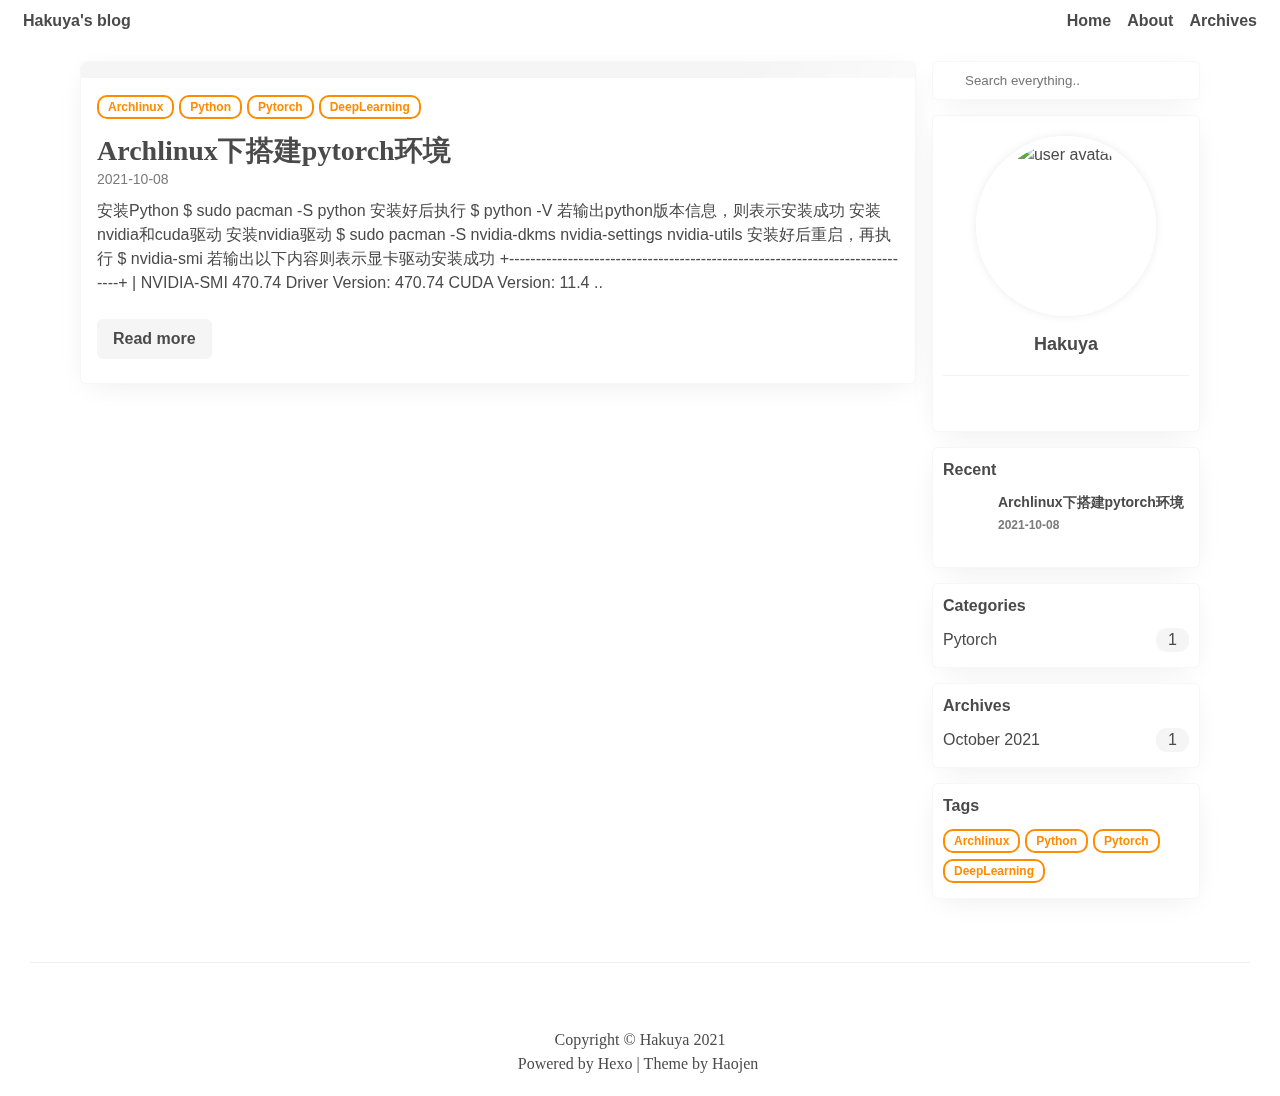
==== commit ca4d08ee: "Site updated: 2021-10-08 23:02:49" ====
--- a/index.html
+++ b/index.html
@@ -1,5 +1,5 @@
 <!DOCTYPE html><html class="appearance-auto" lang="en"><head><meta charset="UTF-8"><title>Hakuya's blog</title><meta name="description"><meta name="viewport" content="width=device-width, minimum-scale=1.0, maximum-scale=1.0, user-scalable=no, initial-scale=1"><!-- Google Analytics --><!-- End Google Analytics -->
-<!-- Baidu Analytics --><!-- End Baidu Analytics --><link rel="icon" href="/images/favicon.png"><link rel="stylesheet" href="/style/common/bulma.css"><link rel="stylesheet" href="/style/base.css"><link rel="stylesheet" href="/style/common/helper.css"><script src="/js/common.js"></script><link rel="stylesheet" href="/style/widget-post-list.css"><meta name="generator" content="Hexo 5.4.0"></head><body class="is-flex is-flex-direction-column"><header class="header-widget is-flex-shrink-0 is-hidden-mobile"><div class="container is-fullhd is-flex is-justify-content-space-between is-align-items-center is-full-height"><section class="is-hidden-mobile is-flex-shrink-0"><h2><a href="/">Hakuya's blog</a></h2></section><h3 class="is-hidden-mobile is-family-serif is-full-height is-flex is-align-items-center is-flex-shrink-0"></h3><aside class="is-flex-shrink-0"><h3 class="is-inline-block"><a href="/">Home</a></h3><h3 class="is-inline-block"><a href="/about">About</a></h3><h3 class="is-inline-block"><a href="/archives">Archives</a></h3></aside></div></header><header class="is-flex header-widget is-flex-shrink-0 is-align-items-center is-justify-content-center is-hidden-tablet"><h3 class="is-inline-block"><a href="/">Home</a></h3><h3 class="is-inline-block"><a href="/about">About</a></h3><h3 class="is-inline-block"><a href="/archives">Archives</a></h3></header><main><article class="post-container is-flex is-justify-content-center section container is-max-widescreen pt-4 px-2"><div class="columns is-variable is-1-tablet is-3-desktop-only is-2-widescreen is-full-width"><section class="column"><article class="post-item-card"><section class="content post-card-content p-4 pb-5"><header><a href="/tags/Archlinux"><i class="tag post-item-tag">Archlinux</i></a><a href="/tags/Python"><i class="tag post-item-tag">Python</i></a><a href="/tags/Pytorch"><i class="tag post-item-tag">Pytorch</i></a><a href="/tags/DeepLearning"><i class="tag post-item-tag">DeepLearning</i></a></header><h2 class="mt-4 mb-0 is-family-serif"><a href="/2021/10/08/build-pytorch-environment/">Archlinux下搭建pytorch环境</a></h2><time class="has-text-grey" datetime="2021-10-08T00:15:25.000Z">2021-10-08</time><p class="is-flex-grow-2 mt-2">安装Python
+<!-- Baidu Analytics --><!-- End Baidu Analytics --><link rel="icon" href="/images/favicon.png"><link rel="stylesheet" href="/style/common/bulma.css"><link rel="stylesheet" href="/style/base.css"><link rel="stylesheet" href="/style/common/helper.css"><script src="/js/common.js"></script><link rel="stylesheet" href="/style/widget-post-list.css"><meta name="generator" content="Hexo 5.4.0"></head><body class="is-flex is-flex-direction-column"><header class="header-widget is-flex-shrink-0 is-hidden-mobile"><div class="container is-fullhd is-flex is-justify-content-space-between is-align-items-center is-full-height"><section class="is-hidden-mobile is-flex-shrink-0"><h2><a href="/">Hakuya's blog</a></h2></section><h3 class="is-hidden-mobile is-family-serif is-full-height is-flex is-align-items-center is-flex-shrink-0"></h3><aside class="is-flex-shrink-0"><h3 class="is-inline-block"><a href="/">Home</a></h3><h3 class="is-inline-block"><a href="/about">About</a></h3><h3 class="is-inline-block"><a href="/archives">Archives</a></h3></aside></div></header><header class="is-flex header-widget is-flex-shrink-0 is-align-items-center is-justify-content-center is-hidden-tablet"><h3 class="is-inline-block"><a href="/">Home</a></h3><h3 class="is-inline-block"><a href="/about">About</a></h3><h3 class="is-inline-block"><a href="/archives">Archives</a></h3></header><main><article class="post-container is-flex is-justify-content-center section container is-max-widescreen pt-4 px-2"><div class="columns is-variable is-1-tablet is-3-desktop-only is-2-widescreen is-full-width"><section class="column"><article class="post-item-card"><header class="is-relative is-flex"><div class="post-cover-backdrop is-hidden"><img src="/.moe//test_output.png" alt="loading.."></div><a class="post-cover-link has-text-centered skeleton" href="/2021/10/08/build-pytorch-environment/"><img class="post-cover-img js-img-fadeIn" src="/.moe//test_output.png" alt="loading.." data-backdrop="true"></a></header><section class="content post-card-content p-4 pb-5"><header><a href="/tags/Archlinux"><i class="tag post-item-tag">Archlinux</i></a><a href="/tags/Python"><i class="tag post-item-tag">Python</i></a><a href="/tags/Pytorch"><i class="tag post-item-tag">Pytorch</i></a><a href="/tags/DeepLearning"><i class="tag post-item-tag">DeepLearning</i></a></header><h2 class="mt-4 mb-0 is-family-serif"><a href="/2021/10/08/build-pytorch-environment/">Archlinux下搭建pytorch环境</a></h2><time class="has-text-grey" datetime="2021-10-08T00:15:25.000Z">2021-10-08</time><p class="is-flex-grow-2 mt-2">安装Python
 $ sudo pacman -S python
 安装好后执行
 $ python -V
@@ -140,7 +140,7 @@
         var doc = domparser.parseFromString(res, 'application/xml')
         searchDatabase = doc.getElementsByTagName('search')[0].children
     })
-}</script><main class="aside-card-container profile-widget"><!-- todo: 使用取色工具动态阴影--><section class="is-flex is-flex-direction-column is-justify-content-center is-align-items-center"><section class="is-flex is-justify-content-center avatar is-clipped skeleton"><!-- debug images "https://api.ixiaowai.cn/gqapi/gqapi.php"--><img class="js-img-fadeIn" src="/images/avatar.jpg" alt="user avatar"></section><h3 class="user-name">Hakuya</h3></section><section class="sns-container is-flex is-justify-content-center is-align-items-center"><a title="twitter" target="_blank" rel="noopener nofollow" href="//twitter.com//"><i class="iconfont icon-twitter"></i></a><!-- Github--><a title="github" target="_blank" rel="noopener nofollow" href="//github.com/haojen"><i class="iconfont icon-github"></i></a><!-- Ins--><a title="instagram" target="_blank" rel="noopener nofollow" href="//www.instagram.com//"><i class="iconfont icon-ins"></i></a><!-- RSS--><!-- 知乎--><!-- 领英--><!-- 脸书--><a title="facebook" target="_blank" rel="noopener nofollow" href="//www.facebook.com//"><i class="iconfont icon-tian7_facebook"></i></a></section></main><main class="aside-card-container recent-widget"><h3>Recent</h3><ul><li class="is-flex"><!-- change to element replace image placeholder--><img class="js-img-fadeIn" src="https://ui-avatars.com/api/?background=f5f5f5&amp;name=Ar" alt="cover"><!--else--><!--    div.post-img-placeholder--><section class="is-flex-grow-2"><p class="has-text-weight-semibold" style="line-height: 20px; font-size: 14px"><a href="/2021/10/08/build-pytorch-environment/">Archlinux下搭建pytorch环境</a></p><time class="has-text-weight-semibold has-text-grey" datetime="2021-10-08T00:15:25.000Z">2021-10-08</time></section></li></ul></main><main class="aside-card-container categories-widget category-page"><h3>Categories</h3><section><ul class="category-list"><li class="category-list-item"><a class="category-list-link" href="/categories/Pytorch/">Pytorch</a><span class="category-list-count">1</span></li></ul></section></main><main class="aside-card-container archives-widget"><h3>Archives</h3><section><ul class="archive-list"><li class="archive-list-item"><a class="archive-list-link" href="/archives/2021/10/">October 2021</a><span class="archive-list-count">1</span></li></ul></section></main><main class="aside-card-container tag-widget"><h3>Tags</h3><section><a href="/tags/Archlinux"><span class="tag post-item-tag" style="margin-bottom: 5px;">Archlinux</span></a><a href="/tags/Python"><span class="tag post-item-tag" style="margin-bottom: 5px;">Python</span></a><a href="/tags/Pytorch"><span class="tag post-item-tag" style="margin-bottom: 5px;">Pytorch</span></a><a href="/tags/DeepLearning"><span class="tag post-item-tag" style="margin-bottom: 5px;">DeepLearning</span></a></section></main></aside></div></article><script>$claudia.fadeInImage(null, $claudia.blurBackdropImg)
+}</script><main class="aside-card-container profile-widget"><!-- todo: 使用取色工具动态阴影--><section class="is-flex is-flex-direction-column is-justify-content-center is-align-items-center"><section class="is-flex is-justify-content-center avatar is-clipped skeleton"><!-- debug images "https://api.ixiaowai.cn/gqapi/gqapi.php"--><img class="js-img-fadeIn" src="/images/avatar.jpg" alt="user avatar"></section><h3 class="user-name">Hakuya</h3></section><section class="sns-container is-flex is-justify-content-center is-align-items-center"><a title="twitter" target="_blank" rel="noopener nofollow" href="//twitter.com//"><i class="iconfont icon-twitter"></i></a><!-- Github--><a title="github" target="_blank" rel="noopener nofollow" href="//github.com/haojen"><i class="iconfont icon-github"></i></a><!-- Ins--><a title="instagram" target="_blank" rel="noopener nofollow" href="//www.instagram.com//"><i class="iconfont icon-ins"></i></a><!-- RSS--><!-- 知乎--><!-- 领英--><!-- 脸书--><a title="facebook" target="_blank" rel="noopener nofollow" href="//www.facebook.com//"><i class="iconfont icon-tian7_facebook"></i></a></section></main><main class="aside-card-container recent-widget"><h3>Recent</h3><ul><li class="is-flex"><!-- change to element replace image placeholder--><img class="js-img-fadeIn" src="/.moe//test_output.png" alt="cover"><!--else--><!--    div.post-img-placeholder--><section class="is-flex-grow-2"><p class="has-text-weight-semibold" style="line-height: 20px; font-size: 14px"><a href="/2021/10/08/build-pytorch-environment/">Archlinux下搭建pytorch环境</a></p><time class="has-text-weight-semibold has-text-grey" datetime="2021-10-08T00:15:25.000Z">2021-10-08</time></section></li></ul></main><main class="aside-card-container categories-widget category-page"><h3>Categories</h3><section><ul class="category-list"><li class="category-list-item"><a class="category-list-link" href="/categories/Pytorch/">Pytorch</a><span class="category-list-count">1</span></li></ul></section></main><main class="aside-card-container archives-widget"><h3>Archives</h3><section><ul class="archive-list"><li class="archive-list-item"><a class="archive-list-link" href="/archives/2021/10/">October 2021</a><span class="archive-list-count">1</span></li></ul></section></main><main class="aside-card-container tag-widget"><h3>Tags</h3><section><a href="/tags/Archlinux"><span class="tag post-item-tag" style="margin-bottom: 5px;">Archlinux</span></a><a href="/tags/Python"><span class="tag post-item-tag" style="margin-bottom: 5px;">Python</span></a><a href="/tags/Pytorch"><span class="tag post-item-tag" style="margin-bottom: 5px;">Pytorch</span></a><a href="/tags/DeepLearning"><span class="tag post-item-tag" style="margin-bottom: 5px;">DeepLearning</span></a></section></main></aside></div></article><script>$claudia.fadeInImage(null, $claudia.blurBackdropImg)
 
 window.addEventListener('resize', $claudia.throttle(function () {
     var images = document.querySelectorAll('.js-img-fadeIn')
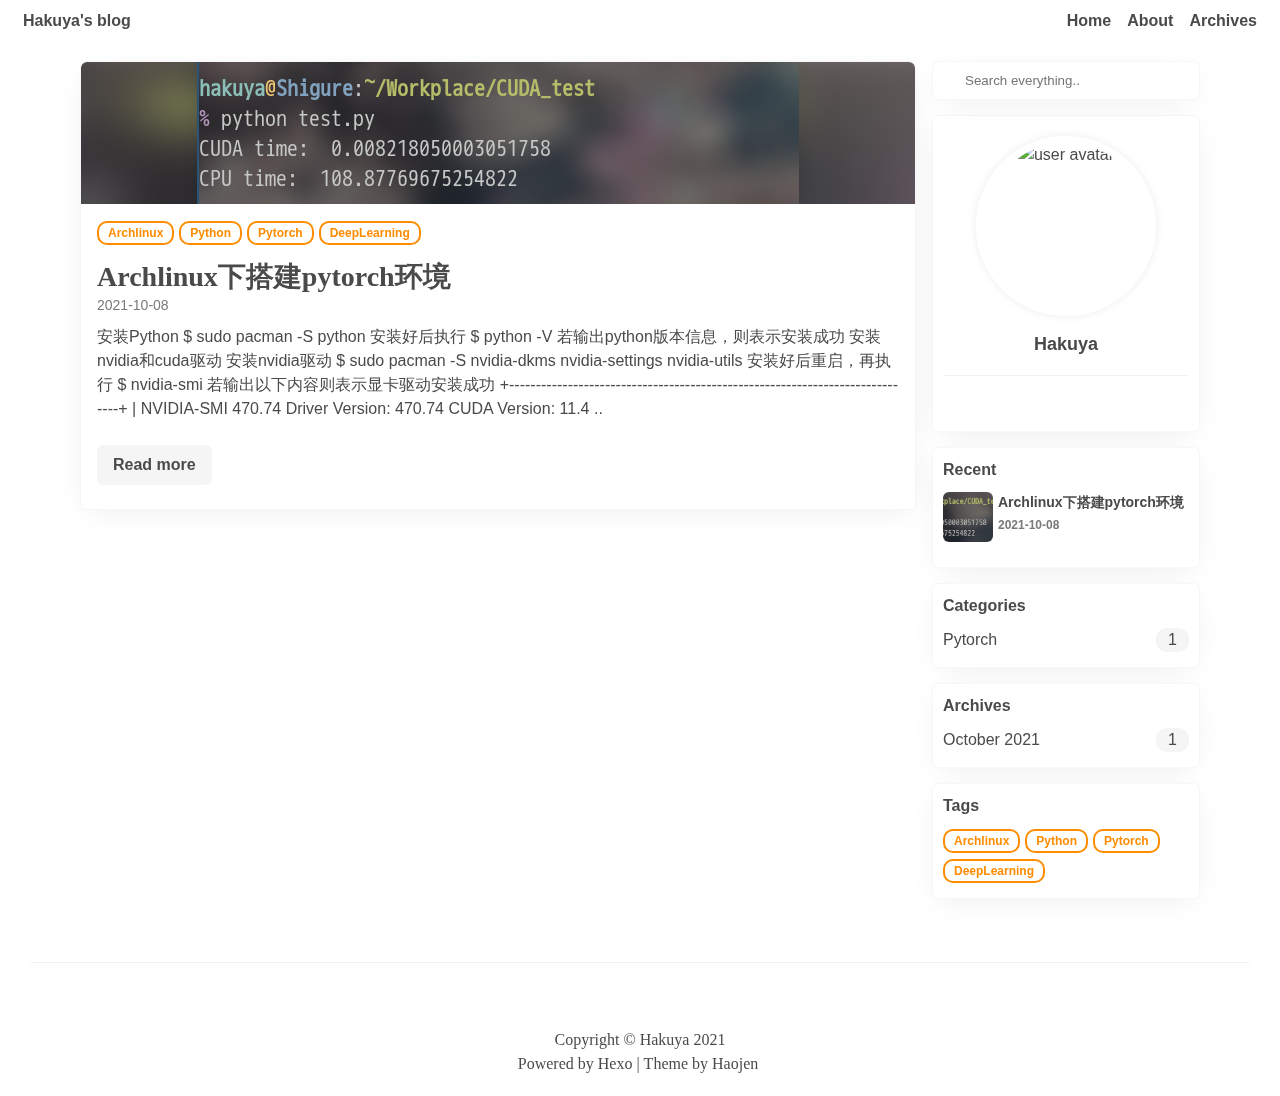
==== commit a41fefac: "Site updated: 2021-10-08 23:21:38" ====
--- a/index.html
+++ b/index.html
@@ -1,5 +1,5 @@
 <!DOCTYPE html><html class="appearance-auto" lang="en"><head><meta charset="UTF-8"><title>Hakuya's blog</title><meta name="description"><meta name="viewport" content="width=device-width, minimum-scale=1.0, maximum-scale=1.0, user-scalable=no, initial-scale=1"><!-- Google Analytics --><!-- End Google Analytics -->
-<!-- Baidu Analytics --><!-- End Baidu Analytics --><link rel="icon" href="/images/favicon.png"><link rel="stylesheet" href="/style/common/bulma.css"><link rel="stylesheet" href="/style/base.css"><link rel="stylesheet" href="/style/common/helper.css"><script src="/js/common.js"></script><link rel="stylesheet" href="/style/widget-post-list.css"><meta name="generator" content="Hexo 5.4.0"></head><body class="is-flex is-flex-direction-column"><header class="header-widget is-flex-shrink-0 is-hidden-mobile"><div class="container is-fullhd is-flex is-justify-content-space-between is-align-items-center is-full-height"><section class="is-hidden-mobile is-flex-shrink-0"><h2><a href="/">Hakuya's blog</a></h2></section><h3 class="is-hidden-mobile is-family-serif is-full-height is-flex is-align-items-center is-flex-shrink-0"></h3><aside class="is-flex-shrink-0"><h3 class="is-inline-block"><a href="/">Home</a></h3><h3 class="is-inline-block"><a href="/about">About</a></h3><h3 class="is-inline-block"><a href="/archives">Archives</a></h3></aside></div></header><header class="is-flex header-widget is-flex-shrink-0 is-align-items-center is-justify-content-center is-hidden-tablet"><h3 class="is-inline-block"><a href="/">Home</a></h3><h3 class="is-inline-block"><a href="/about">About</a></h3><h3 class="is-inline-block"><a href="/archives">Archives</a></h3></header><main><article class="post-container is-flex is-justify-content-center section container is-max-widescreen pt-4 px-2"><div class="columns is-variable is-1-tablet is-3-desktop-only is-2-widescreen is-full-width"><section class="column"><article class="post-item-card"><header class="is-relative is-flex"><div class="post-cover-backdrop is-hidden"><img src="/.moe//test_output.png" alt="loading.."></div><a class="post-cover-link has-text-centered skeleton" href="/2021/10/08/build-pytorch-environment/"><img class="post-cover-img js-img-fadeIn" src="/.moe//test_output.png" alt="loading.." data-backdrop="true"></a></header><section class="content post-card-content p-4 pb-5"><header><a href="/tags/Archlinux"><i class="tag post-item-tag">Archlinux</i></a><a href="/tags/Python"><i class="tag post-item-tag">Python</i></a><a href="/tags/Pytorch"><i class="tag post-item-tag">Pytorch</i></a><a href="/tags/DeepLearning"><i class="tag post-item-tag">DeepLearning</i></a></header><h2 class="mt-4 mb-0 is-family-serif"><a href="/2021/10/08/build-pytorch-environment/">Archlinux下搭建pytorch环境</a></h2><time class="has-text-grey" datetime="2021-10-08T00:15:25.000Z">2021-10-08</time><p class="is-flex-grow-2 mt-2">安装Python
+<!-- Baidu Analytics --><!-- End Baidu Analytics --><link rel="icon" href="/images/favicon.png"><link rel="stylesheet" href="/style/common/bulma.css"><link rel="stylesheet" href="/style/base.css"><link rel="stylesheet" href="/style/common/helper.css"><script src="/js/common.js"></script><link rel="stylesheet" href="/style/widget-post-list.css"><meta name="generator" content="Hexo 5.4.0"></head><body class="is-flex is-flex-direction-column"><header class="header-widget is-flex-shrink-0 is-hidden-mobile"><div class="container is-fullhd is-flex is-justify-content-space-between is-align-items-center is-full-height"><section class="is-hidden-mobile is-flex-shrink-0"><h2><a href="/">Hakuya's blog</a></h2></section><h3 class="is-hidden-mobile is-family-serif is-full-height is-flex is-align-items-center is-flex-shrink-0"></h3><aside class="is-flex-shrink-0"><h3 class="is-inline-block"><a href="/">Home</a></h3><h3 class="is-inline-block"><a href="/about">About</a></h3><h3 class="is-inline-block"><a href="/archives">Archives</a></h3></aside></div></header><header class="is-flex header-widget is-flex-shrink-0 is-align-items-center is-justify-content-center is-hidden-tablet"><h3 class="is-inline-block"><a href="/">Home</a></h3><h3 class="is-inline-block"><a href="/about">About</a></h3><h3 class="is-inline-block"><a href="/archives">Archives</a></h3></header><main><article class="post-container is-flex is-justify-content-center section container is-max-widescreen pt-4 px-2"><div class="columns is-variable is-1-tablet is-3-desktop-only is-2-widescreen is-full-width"><section class="column"><article class="post-item-card"><header class="is-relative is-flex"><div class="post-cover-backdrop is-hidden"><img src="/2021/10/08/build-pytorch-environment/test_output.png" alt="loading.."></div><a class="post-cover-link has-text-centered skeleton" href="/2021/10/08/build-pytorch-environment/"><img class="post-cover-img js-img-fadeIn" src="/2021/10/08/build-pytorch-environment/test_output.png" alt="loading.." data-backdrop="true"></a></header><section class="content post-card-content p-4 pb-5"><header><a href="/tags/Archlinux"><i class="tag post-item-tag">Archlinux</i></a><a href="/tags/Python"><i class="tag post-item-tag">Python</i></a><a href="/tags/Pytorch"><i class="tag post-item-tag">Pytorch</i></a><a href="/tags/DeepLearning"><i class="tag post-item-tag">DeepLearning</i></a></header><h2 class="mt-4 mb-0 is-family-serif"><a href="/2021/10/08/build-pytorch-environment/">Archlinux下搭建pytorch环境</a></h2><time class="has-text-grey" datetime="2021-10-08T00:15:25.000Z">2021-10-08</time><p class="is-flex-grow-2 mt-2">安装Python
 $ sudo pacman -S python
 安装好后执行
 $ python -V
@@ -140,7 +140,7 @@
         var doc = domparser.parseFromString(res, 'application/xml')
         searchDatabase = doc.getElementsByTagName('search')[0].children
     })
-}</script><main class="aside-card-container profile-widget"><!-- todo: 使用取色工具动态阴影--><section class="is-flex is-flex-direction-column is-justify-content-center is-align-items-center"><section class="is-flex is-justify-content-center avatar is-clipped skeleton"><!-- debug images "https://api.ixiaowai.cn/gqapi/gqapi.php"--><img class="js-img-fadeIn" src="/images/avatar.jpg" alt="user avatar"></section><h3 class="user-name">Hakuya</h3></section><section class="sns-container is-flex is-justify-content-center is-align-items-center"><a title="twitter" target="_blank" rel="noopener nofollow" href="//twitter.com//"><i class="iconfont icon-twitter"></i></a><!-- Github--><a title="github" target="_blank" rel="noopener nofollow" href="//github.com/haojen"><i class="iconfont icon-github"></i></a><!-- Ins--><a title="instagram" target="_blank" rel="noopener nofollow" href="//www.instagram.com//"><i class="iconfont icon-ins"></i></a><!-- RSS--><!-- 知乎--><!-- 领英--><!-- 脸书--><a title="facebook" target="_blank" rel="noopener nofollow" href="//www.facebook.com//"><i class="iconfont icon-tian7_facebook"></i></a></section></main><main class="aside-card-container recent-widget"><h3>Recent</h3><ul><li class="is-flex"><!-- change to element replace image placeholder--><img class="js-img-fadeIn" src="/.moe//test_output.png" alt="cover"><!--else--><!--    div.post-img-placeholder--><section class="is-flex-grow-2"><p class="has-text-weight-semibold" style="line-height: 20px; font-size: 14px"><a href="/2021/10/08/build-pytorch-environment/">Archlinux下搭建pytorch环境</a></p><time class="has-text-weight-semibold has-text-grey" datetime="2021-10-08T00:15:25.000Z">2021-10-08</time></section></li></ul></main><main class="aside-card-container categories-widget category-page"><h3>Categories</h3><section><ul class="category-list"><li class="category-list-item"><a class="category-list-link" href="/categories/Pytorch/">Pytorch</a><span class="category-list-count">1</span></li></ul></section></main><main class="aside-card-container archives-widget"><h3>Archives</h3><section><ul class="archive-list"><li class="archive-list-item"><a class="archive-list-link" href="/archives/2021/10/">October 2021</a><span class="archive-list-count">1</span></li></ul></section></main><main class="aside-card-container tag-widget"><h3>Tags</h3><section><a href="/tags/Archlinux"><span class="tag post-item-tag" style="margin-bottom: 5px;">Archlinux</span></a><a href="/tags/Python"><span class="tag post-item-tag" style="margin-bottom: 5px;">Python</span></a><a href="/tags/Pytorch"><span class="tag post-item-tag" style="margin-bottom: 5px;">Pytorch</span></a><a href="/tags/DeepLearning"><span class="tag post-item-tag" style="margin-bottom: 5px;">DeepLearning</span></a></section></main></aside></div></article><script>$claudia.fadeInImage(null, $claudia.blurBackdropImg)
+}</script><main class="aside-card-container profile-widget"><!-- todo: 使用取色工具动态阴影--><section class="is-flex is-flex-direction-column is-justify-content-center is-align-items-center"><section class="is-flex is-justify-content-center avatar is-clipped skeleton"><!-- debug images "https://api.ixiaowai.cn/gqapi/gqapi.php"--><img class="js-img-fadeIn" src="/images/avatar.jpg" alt="user avatar"></section><h3 class="user-name">Hakuya</h3></section><section class="sns-container is-flex is-justify-content-center is-align-items-center"><a title="twitter" target="_blank" rel="noopener nofollow" href="//twitter.com//"><i class="iconfont icon-twitter"></i></a><!-- Github--><a title="github" target="_blank" rel="noopener nofollow" href="//github.com/haojen"><i class="iconfont icon-github"></i></a><!-- Ins--><a title="instagram" target="_blank" rel="noopener nofollow" href="//www.instagram.com//"><i class="iconfont icon-ins"></i></a><!-- RSS--><!-- 知乎--><!-- 领英--><!-- 脸书--><a title="facebook" target="_blank" rel="noopener nofollow" href="//www.facebook.com//"><i class="iconfont icon-tian7_facebook"></i></a></section></main><main class="aside-card-container recent-widget"><h3>Recent</h3><ul><li class="is-flex"><!-- change to element replace image placeholder--><img class="js-img-fadeIn" src="/2021/10/08/build-pytorch-environment/test_output.png" alt="cover"><!--else--><!--    div.post-img-placeholder--><section class="is-flex-grow-2"><p class="has-text-weight-semibold" style="line-height: 20px; font-size: 14px"><a href="/2021/10/08/build-pytorch-environment/">Archlinux下搭建pytorch环境</a></p><time class="has-text-weight-semibold has-text-grey" datetime="2021-10-08T00:15:25.000Z">2021-10-08</time></section></li></ul></main><main class="aside-card-container categories-widget category-page"><h3>Categories</h3><section><ul class="category-list"><li class="category-list-item"><a class="category-list-link" href="/categories/Pytorch/">Pytorch</a><span class="category-list-count">1</span></li></ul></section></main><main class="aside-card-container archives-widget"><h3>Archives</h3><section><ul class="archive-list"><li class="archive-list-item"><a class="archive-list-link" href="/archives/2021/10/">October 2021</a><span class="archive-list-count">1</span></li></ul></section></main><main class="aside-card-container tag-widget"><h3>Tags</h3><section><a href="/tags/Archlinux"><span class="tag post-item-tag" style="margin-bottom: 5px;">Archlinux</span></a><a href="/tags/Python"><span class="tag post-item-tag" style="margin-bottom: 5px;">Python</span></a><a href="/tags/Pytorch"><span class="tag post-item-tag" style="margin-bottom: 5px;">Pytorch</span></a><a href="/tags/DeepLearning"><span class="tag post-item-tag" style="margin-bottom: 5px;">DeepLearning</span></a></section></main></aside></div></article><script>$claudia.fadeInImage(null, $claudia.blurBackdropImg)
 
 window.addEventListener('resize', $claudia.throttle(function () {
     var images = document.querySelectorAll('.js-img-fadeIn')
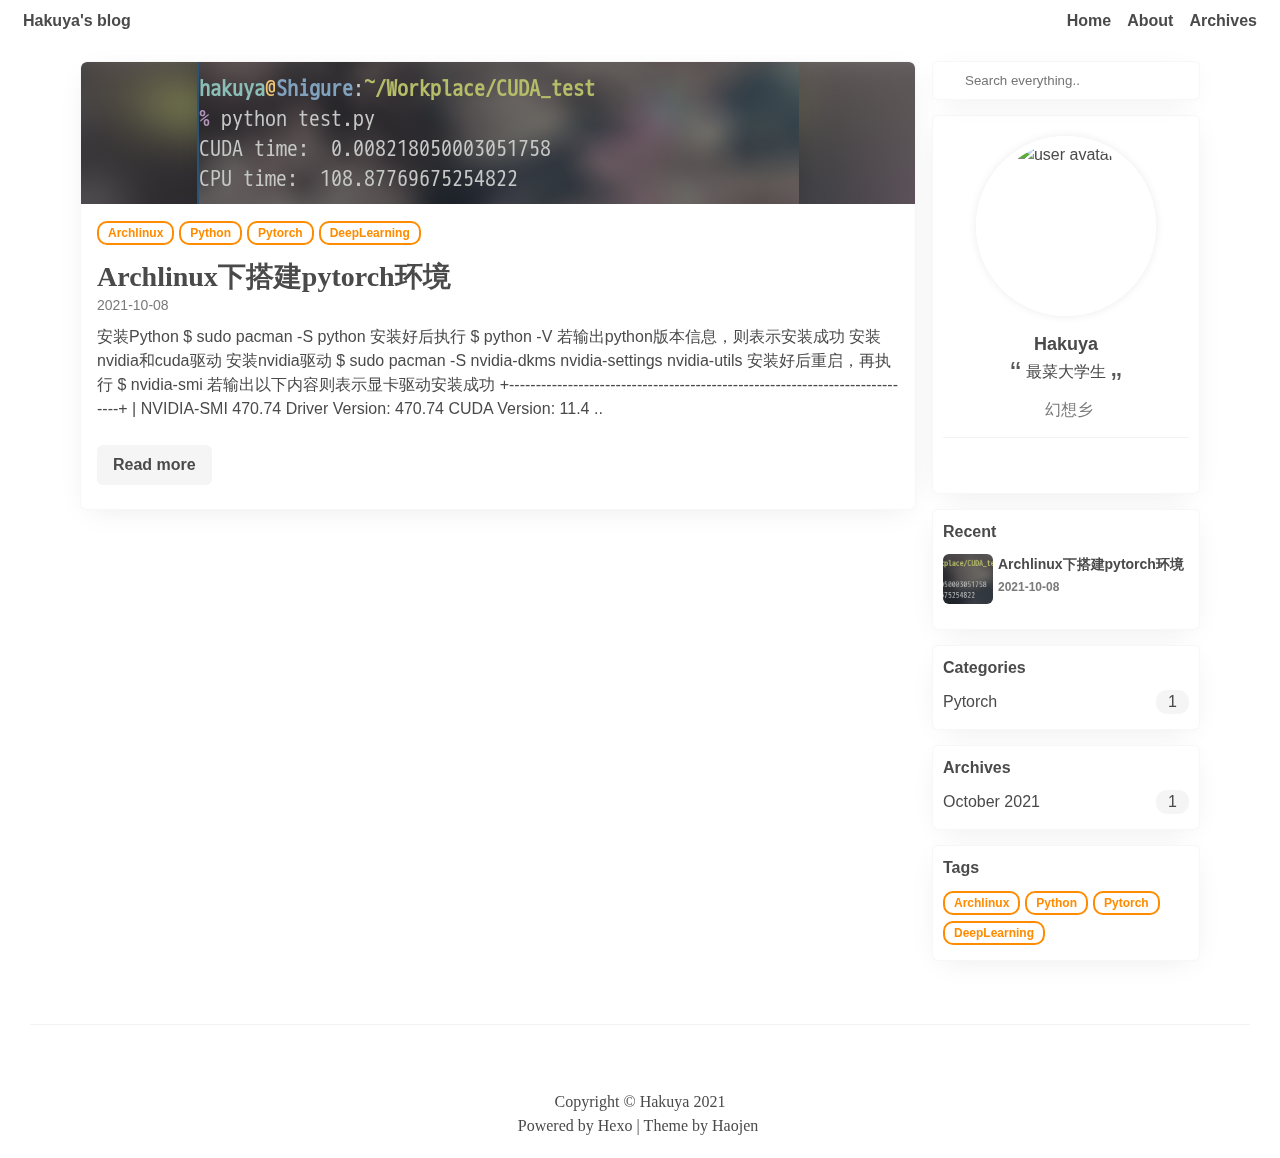
==== commit 8fa79f65: "Site updated: 2021-10-09 01:11:46" ====
--- a/index.html
+++ b/index.html
@@ -1,5 +1,7 @@
-<!DOCTYPE html><html class="appearance-auto" lang="en"><head><meta charset="UTF-8"><title>Hakuya's blog</title><meta name="description"><meta name="viewport" content="width=device-width, minimum-scale=1.0, maximum-scale=1.0, user-scalable=no, initial-scale=1"><!-- Google Analytics --><!-- End Google Analytics -->
-<!-- Baidu Analytics --><!-- End Baidu Analytics --><link rel="icon" href="/images/favicon.png"><link rel="stylesheet" href="/style/common/bulma.css"><link rel="stylesheet" href="/style/base.css"><link rel="stylesheet" href="/style/common/helper.css"><script src="/js/common.js"></script><link rel="stylesheet" href="/style/widget-post-list.css"><meta name="generator" content="Hexo 5.4.0"></head><body class="is-flex is-flex-direction-column"><header class="header-widget is-flex-shrink-0 is-hidden-mobile"><div class="container is-fullhd is-flex is-justify-content-space-between is-align-items-center is-full-height"><section class="is-hidden-mobile is-flex-shrink-0"><h2><a href="/">Hakuya's blog</a></h2></section><h3 class="is-hidden-mobile is-family-serif is-full-height is-flex is-align-items-center is-flex-shrink-0"></h3><aside class="is-flex-shrink-0"><h3 class="is-inline-block"><a href="/">Home</a></h3><h3 class="is-inline-block"><a href="/about">About</a></h3><h3 class="is-inline-block"><a href="/archives">Archives</a></h3></aside></div></header><header class="is-flex header-widget is-flex-shrink-0 is-align-items-center is-justify-content-center is-hidden-tablet"><h3 class="is-inline-block"><a href="/">Home</a></h3><h3 class="is-inline-block"><a href="/about">About</a></h3><h3 class="is-inline-block"><a href="/archives">Archives</a></h3></header><main><article class="post-container is-flex is-justify-content-center section container is-max-widescreen pt-4 px-2"><div class="columns is-variable is-1-tablet is-3-desktop-only is-2-widescreen is-full-width"><section class="column"><article class="post-item-card"><header class="is-relative is-flex"><div class="post-cover-backdrop is-hidden"><img src="/2021/10/08/build-pytorch-environment/test_output.png" alt="loading.."></div><a class="post-cover-link has-text-centered skeleton" href="/2021/10/08/build-pytorch-environment/"><img class="post-cover-img js-img-fadeIn" src="/2021/10/08/build-pytorch-environment/test_output.png" alt="loading.." data-backdrop="true"></a></header><section class="content post-card-content p-4 pb-5"><header><a href="/tags/Archlinux"><i class="tag post-item-tag">Archlinux</i></a><a href="/tags/Python"><i class="tag post-item-tag">Python</i></a><a href="/tags/Pytorch"><i class="tag post-item-tag">Pytorch</i></a><a href="/tags/DeepLearning"><i class="tag post-item-tag">DeepLearning</i></a></header><h2 class="mt-4 mb-0 is-family-serif"><a href="/2021/10/08/build-pytorch-environment/">Archlinux下搭建pytorch环境</a></h2><time class="has-text-grey" datetime="2021-10-08T00:15:25.000Z">2021-10-08</time><p class="is-flex-grow-2 mt-2">安装Python
+<!DOCTYPE html><html class="appearance-auto" lang="en"><head><meta charset="UTF-8"><title>Hakuya's blog</title><meta name="description" content="最菜大学生"><meta name="viewport" content="width=device-width, minimum-scale=1.0, maximum-scale=1.0, user-scalable=no, initial-scale=1"><!-- Google Analytics --><!-- End Google Analytics -->
+<!-- Baidu Analytics --><!-- End Baidu Analytics --><link rel="icon" href="/images/favicon.png"><link rel="stylesheet" href="/style/common/bulma.css"><link rel="stylesheet" href="/style/base.css"><link rel="stylesheet" href="/style/common/helper.css"><script src="/js/common.js"></script><link rel="stylesheet" href="/style/widget-post-list.css"><meta name="generator" content="Hexo 5.4.0">
+<style>.github-emoji { position: relative; display: inline-block; width: 1.2em; min-height: 1.2em; overflow: hidden; vertical-align: top; color: transparent; }  .github-emoji > span { position: relative; z-index: 10; }  .github-emoji img, .github-emoji .fancybox { margin: 0 !important; padding: 0 !important; border: none !important; outline: none !important; text-decoration: none !important; user-select: none !important; cursor: auto !important; }  .github-emoji img { height: 1.2em !important; width: 1.2em !important; position: absolute !important; left: 50% !important; top: 50% !important; transform: translate(-50%, -50%) !important; user-select: none !important; cursor: auto !important; } .github-emoji-fallback { color: inherit; } .github-emoji-fallback img { opacity: 0 !important; }</style>
+</head><body class="is-flex is-flex-direction-column"><header class="header-widget is-flex-shrink-0 is-hidden-mobile"><div class="container is-fullhd is-flex is-justify-content-space-between is-align-items-center is-full-height"><section class="is-hidden-mobile is-flex-shrink-0"><h2><a href="/">Hakuya's blog</a></h2></section><h3 class="is-hidden-mobile is-family-serif is-full-height is-flex is-align-items-center is-flex-shrink-0"></h3><aside class="is-flex-shrink-0"><h3 class="is-inline-block"><a href="/">Home</a></h3><h3 class="is-inline-block"><a href="/about">About</a></h3><h3 class="is-inline-block"><a href="/archives">Archives</a></h3></aside></div></header><header class="is-flex header-widget is-flex-shrink-0 is-align-items-center is-justify-content-center is-hidden-tablet"><h3 class="is-inline-block"><a href="/">Home</a></h3><h3 class="is-inline-block"><a href="/about">About</a></h3><h3 class="is-inline-block"><a href="/archives">Archives</a></h3></header><main><article class="post-container is-flex is-justify-content-center section container is-max-widescreen pt-4 px-2"><div class="columns is-variable is-1-tablet is-3-desktop-only is-2-widescreen is-full-width"><section class="column"><article class="post-item-card"><header class="is-relative is-flex"><div class="post-cover-backdrop is-hidden"><img src="/2021/10/08/build-pytorch-environment/test_output.png" alt="loading.."></div><a class="post-cover-link has-text-centered skeleton" href="/2021/10/08/build-pytorch-environment/"><img class="post-cover-img js-img-fadeIn" src="/2021/10/08/build-pytorch-environment/test_output.png" alt="loading.." data-backdrop="true"></a></header><section class="content post-card-content p-4 pb-5"><header><a href="/tags/Archlinux"><i class="tag post-item-tag">Archlinux</i></a><a href="/tags/Python"><i class="tag post-item-tag">Python</i></a><a href="/tags/Pytorch"><i class="tag post-item-tag">Pytorch</i></a><a href="/tags/DeepLearning"><i class="tag post-item-tag">DeepLearning</i></a></header><h2 class="mt-4 mb-0 is-family-serif"><a href="/2021/10/08/build-pytorch-environment/">Archlinux下搭建pytorch环境</a></h2><time class="has-text-grey" datetime="2021-10-08T00:15:25.000Z">2021-10-08</time><p class="is-flex-grow-2 mt-2">安装Python
 $ sudo pacman -S python
 安装好后执行
 $ python -V
@@ -140,13 +142,13 @@
         var doc = domparser.parseFromString(res, 'application/xml')
         searchDatabase = doc.getElementsByTagName('search')[0].children
     })
-}</script><main class="aside-card-container profile-widget"><!-- todo: 使用取色工具动态阴影--><section class="is-flex is-flex-direction-column is-justify-content-center is-align-items-center"><section class="is-flex is-justify-content-center avatar is-clipped skeleton"><!-- debug images "https://api.ixiaowai.cn/gqapi/gqapi.php"--><img class="js-img-fadeIn" src="/images/avatar.jpg" alt="user avatar"></section><h3 class="user-name">Hakuya</h3></section><section class="sns-container is-flex is-justify-content-center is-align-items-center"><a title="twitter" target="_blank" rel="noopener nofollow" href="//twitter.com//"><i class="iconfont icon-twitter"></i></a><!-- Github--><a title="github" target="_blank" rel="noopener nofollow" href="//github.com/haojen"><i class="iconfont icon-github"></i></a><!-- Ins--><a title="instagram" target="_blank" rel="noopener nofollow" href="//www.instagram.com//"><i class="iconfont icon-ins"></i></a><!-- RSS--><!-- 知乎--><!-- 领英--><!-- 脸书--><a title="facebook" target="_blank" rel="noopener nofollow" href="//www.facebook.com//"><i class="iconfont icon-tian7_facebook"></i></a></section></main><main class="aside-card-container recent-widget"><h3>Recent</h3><ul><li class="is-flex"><!-- change to element replace image placeholder--><img class="js-img-fadeIn" src="/2021/10/08/build-pytorch-environment/test_output.png" alt="cover"><!--else--><!--    div.post-img-placeholder--><section class="is-flex-grow-2"><p class="has-text-weight-semibold" style="line-height: 20px; font-size: 14px"><a href="/2021/10/08/build-pytorch-environment/">Archlinux下搭建pytorch环境</a></p><time class="has-text-weight-semibold has-text-grey" datetime="2021-10-08T00:15:25.000Z">2021-10-08</time></section></li></ul></main><main class="aside-card-container categories-widget category-page"><h3>Categories</h3><section><ul class="category-list"><li class="category-list-item"><a class="category-list-link" href="/categories/Pytorch/">Pytorch</a><span class="category-list-count">1</span></li></ul></section></main><main class="aside-card-container archives-widget"><h3>Archives</h3><section><ul class="archive-list"><li class="archive-list-item"><a class="archive-list-link" href="/archives/2021/10/">October 2021</a><span class="archive-list-count">1</span></li></ul></section></main><main class="aside-card-container tag-widget"><h3>Tags</h3><section><a href="/tags/Archlinux"><span class="tag post-item-tag" style="margin-bottom: 5px;">Archlinux</span></a><a href="/tags/Python"><span class="tag post-item-tag" style="margin-bottom: 5px;">Python</span></a><a href="/tags/Pytorch"><span class="tag post-item-tag" style="margin-bottom: 5px;">Pytorch</span></a><a href="/tags/DeepLearning"><span class="tag post-item-tag" style="margin-bottom: 5px;">DeepLearning</span></a></section></main></aside></div></article><script>$claudia.fadeInImage(null, $claudia.blurBackdropImg)
+}</script><main class="aside-card-container profile-widget"><!-- todo: 使用取色工具动态阴影--><section class="is-flex is-flex-direction-column is-justify-content-center is-align-items-center"><section class="is-flex is-justify-content-center avatar is-clipped skeleton"><!-- debug images "https://api.ixiaowai.cn/gqapi/gqapi.php"--><img class="js-img-fadeIn" src="/images/avatar.jpg" alt="user avatar"></section><h3 class="user-name">Hakuya</h3><blockquote class="has-text-centered is-relative"><span style="margin-bottom: 5px;">最菜大学生</span></blockquote><address class="has-text-centered has-text-grey"><i class="iconfont icon-location" style="margin-right: 5px;"></i><span class="has-text-grey">幻想乡</span></address></section><section class="sns-container is-flex is-justify-content-center is-align-items-center"><!-- Github--><a title="github" target="_blank" rel="noopener nofollow" href="//github.com/h4kuy4"><i class="iconfont icon-github"></i></a><!-- Ins--><!-- RSS--><!-- 知乎--><!-- 领英--><!-- 脸书--></section></main><main class="aside-card-container recent-widget"><h3>Recent</h3><ul><li class="is-flex"><!-- change to element replace image placeholder--><img class="js-img-fadeIn" src="/2021/10/08/build-pytorch-environment/test_output.png" alt="cover"><!--else--><!--    div.post-img-placeholder--><section class="is-flex-grow-2"><p class="has-text-weight-semibold" style="line-height: 20px; font-size: 14px"><a href="/2021/10/08/build-pytorch-environment/">Archlinux下搭建pytorch环境</a></p><time class="has-text-weight-semibold has-text-grey" datetime="2021-10-08T00:15:25.000Z">2021-10-08</time></section></li></ul></main><main class="aside-card-container categories-widget category-page"><h3>Categories</h3><section><ul class="category-list"><li class="category-list-item"><a class="category-list-link" href="/categories/Pytorch/">Pytorch</a><span class="category-list-count">1</span></li></ul></section></main><main class="aside-card-container archives-widget"><h3>Archives</h3><section><ul class="archive-list"><li class="archive-list-item"><a class="archive-list-link" href="/archives/2021/10/">October 2021</a><span class="archive-list-count">1</span></li></ul></section></main><main class="aside-card-container tag-widget"><h3>Tags</h3><section><a href="/tags/Archlinux"><span class="tag post-item-tag" style="margin-bottom: 5px;">Archlinux</span></a><a href="/tags/Python"><span class="tag post-item-tag" style="margin-bottom: 5px;">Python</span></a><a href="/tags/Pytorch"><span class="tag post-item-tag" style="margin-bottom: 5px;">Pytorch</span></a><a href="/tags/DeepLearning"><span class="tag post-item-tag" style="margin-bottom: 5px;">DeepLearning</span></a></section></main></aside></div></article><script>$claudia.fadeInImage(null, $claudia.blurBackdropImg)
 
 window.addEventListener('resize', $claudia.throttle(function () {
     var images = document.querySelectorAll('.js-img-fadeIn')
 
     images.forEach($claudia.blurBackdropImg)
-}, 150))</script></main><footer class="is-flex is-flex-direction-column is-align-items-center is-flex-shrink-0 is-family-serif"><section class="sns-container"><a title="twitter" target="_blank" rel="noopener nofollow" href="//twitter.com//"><i class="iconfont icon-twitter"></i></a><!-- Github--><a title="github" target="_blank" rel="noopener nofollow" href="//github.com/haojen"><i class="iconfont icon-github"></i></a><!-- Ins--><a title="instagram" target="_blank" rel="noopener nofollow" href="//www.instagram.com//"><i class="iconfont icon-ins"></i></a><!-- RSS--><!-- 知乎--><!-- 领英--><!-- 脸书--><a title="facebook" target="_blank" rel="noopener nofollow" href="//www.facebook.com//"><i class="iconfont icon-tian7_facebook"></i></a></section><p><span>Copyright ©</span><span> Hakuya 2021</span></p><div class="is-flex is-justify-content-center is-flex-wrap-wrap"><p>Powered by Hexo &verbar;&nbsp;</p><p class="is-flex is-justify-content-center"><a title="Hexo theme author" target="_blank" rel="noopener" href="//github.com/haojen">Theme by Haojen&nbsp;</a></p><div style="margin-top: 2px"><a class="github-button" title="github-button" target="_blank" rel="noopener" href="https://github.com/haojen/hexo-theme-Claudia" data-color-scheme="no-preference: light; light: light; dark: dark;" data-show-count="true"></a></div></div><div><span></span></div></footer><script async defer src="https://buttons.github.io/buttons.js"></script><script>$claudia.fadeInImage(null, $claudia.blurBackdropImg)
+}, 150))</script></main><footer class="is-flex is-flex-direction-column is-align-items-center is-flex-shrink-0 is-family-serif"><section class="sns-container"><!-- Github--><a title="github" target="_blank" rel="noopener nofollow" href="//github.com/h4kuy4"><i class="iconfont icon-github"></i></a><!-- Ins--><!-- RSS--><!-- 知乎--><!-- 领英--><!-- 脸书--></section><p><span>Copyright ©</span><span> Hakuya 2021</span></p><div class="is-flex is-justify-content-center is-flex-wrap-wrap"><p>Powered by Hexo &verbar;&nbsp;</p><p class="is-flex is-justify-content-center"><a title="Hexo theme author" target="_blank" rel="noopener" href="//github.com/haojen">Theme by Haojen&nbsp;</a></p><div style="margin-top: 2px"><a class="github-button" title="github-button" target="_blank" rel="noopener" href="https://github.com/haojen/hexo-theme-Claudia" data-color-scheme="no-preference: light; light: light; dark: dark;" data-show-count="true"></a></div></div><div><span></span></div></footer><script async defer src="https://buttons.github.io/buttons.js"></script><script>$claudia.fadeInImage(null, $claudia.blurBackdropImg)
 
 window.addEventListener('resize', $claudia.throttle(function () {
     var images = document.querySelectorAll('.js-img-fadeIn')
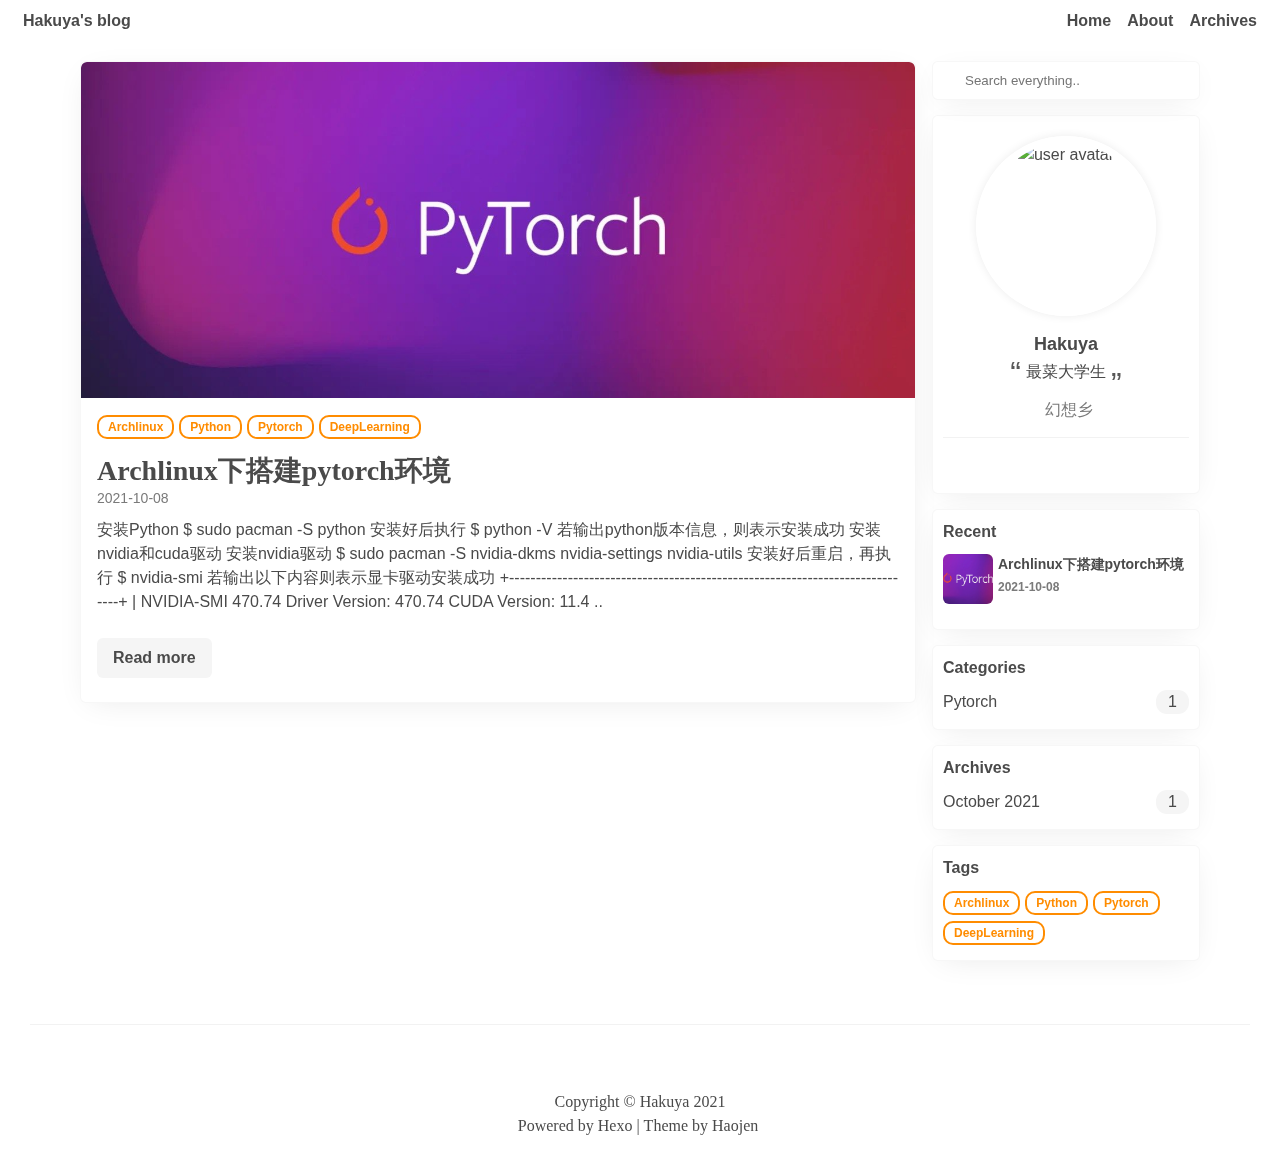
==== commit b534972f: "Site updated: 2021-10-09 01:16:01" ====
--- a/index.html
+++ b/index.html
@@ -1,7 +1,8 @@
 <!DOCTYPE html><html class="appearance-auto" lang="en"><head><meta charset="UTF-8"><title>Hakuya's blog</title><meta name="description" content="最菜大学生"><meta name="viewport" content="width=device-width, minimum-scale=1.0, maximum-scale=1.0, user-scalable=no, initial-scale=1"><!-- Google Analytics --><!-- End Google Analytics -->
 <!-- Baidu Analytics --><!-- End Baidu Analytics --><link rel="icon" href="/images/favicon.png"><link rel="stylesheet" href="/style/common/bulma.css"><link rel="stylesheet" href="/style/base.css"><link rel="stylesheet" href="/style/common/helper.css"><script src="/js/common.js"></script><link rel="stylesheet" href="/style/widget-post-list.css"><meta name="generator" content="Hexo 5.4.0">
 <style>.github-emoji { position: relative; display: inline-block; width: 1.2em; min-height: 1.2em; overflow: hidden; vertical-align: top; color: transparent; }  .github-emoji > span { position: relative; z-index: 10; }  .github-emoji img, .github-emoji .fancybox { margin: 0 !important; padding: 0 !important; border: none !important; outline: none !important; text-decoration: none !important; user-select: none !important; cursor: auto !important; }  .github-emoji img { height: 1.2em !important; width: 1.2em !important; position: absolute !important; left: 50% !important; top: 50% !important; transform: translate(-50%, -50%) !important; user-select: none !important; cursor: auto !important; } .github-emoji-fallback { color: inherit; } .github-emoji-fallback img { opacity: 0 !important; }</style>
-</head><body class="is-flex is-flex-direction-column"><header class="header-widget is-flex-shrink-0 is-hidden-mobile"><div class="container is-fullhd is-flex is-justify-content-space-between is-align-items-center is-full-height"><section class="is-hidden-mobile is-flex-shrink-0"><h2><a href="/">Hakuya's blog</a></h2></section><h3 class="is-hidden-mobile is-family-serif is-full-height is-flex is-align-items-center is-flex-shrink-0"></h3><aside class="is-flex-shrink-0"><h3 class="is-inline-block"><a href="/">Home</a></h3><h3 class="is-inline-block"><a href="/about">About</a></h3><h3 class="is-inline-block"><a href="/archives">Archives</a></h3></aside></div></header><header class="is-flex header-widget is-flex-shrink-0 is-align-items-center is-justify-content-center is-hidden-tablet"><h3 class="is-inline-block"><a href="/">Home</a></h3><h3 class="is-inline-block"><a href="/about">About</a></h3><h3 class="is-inline-block"><a href="/archives">Archives</a></h3></header><main><article class="post-container is-flex is-justify-content-center section container is-max-widescreen pt-4 px-2"><div class="columns is-variable is-1-tablet is-3-desktop-only is-2-widescreen is-full-width"><section class="column"><article class="post-item-card"><header class="is-relative is-flex"><div class="post-cover-backdrop is-hidden"><img src="/2021/10/08/build-pytorch-environment/test_output.png" alt="loading.."></div><a class="post-cover-link has-text-centered skeleton" href="/2021/10/08/build-pytorch-environment/"><img class="post-cover-img js-img-fadeIn" src="/2021/10/08/build-pytorch-environment/test_output.png" alt="loading.." data-backdrop="true"></a></header><section class="content post-card-content p-4 pb-5"><header><a href="/tags/Archlinux"><i class="tag post-item-tag">Archlinux</i></a><a href="/tags/Python"><i class="tag post-item-tag">Python</i></a><a href="/tags/Pytorch"><i class="tag post-item-tag">Pytorch</i></a><a href="/tags/DeepLearning"><i class="tag post-item-tag">DeepLearning</i></a></header><h2 class="mt-4 mb-0 is-family-serif"><a href="/2021/10/08/build-pytorch-environment/">Archlinux下搭建pytorch环境</a></h2><time class="has-text-grey" datetime="2021-10-08T00:15:25.000Z">2021-10-08</time><p class="is-flex-grow-2 mt-2">安装Python
+</head><body class="is-flex is-flex-direction-column"><header class="header-widget is-flex-shrink-0 is-hidden-mobile"><div class="container is-fullhd is-flex is-justify-content-space-between is-align-items-center is-full-height"><section class="is-hidden-mobile is-flex-shrink-0"><h2><a href="/">Hakuya's blog</a></h2></section><h3 class="is-hidden-mobile is-family-serif is-full-height is-flex is-align-items-center is-flex-shrink-0"></h3><aside class="is-flex-shrink-0"><h3 class="is-inline-block"><a href="/">Home</a></h3><h3 class="is-inline-block"><a href="/about">About</a></h3><h3 class="is-inline-block"><a href="/archives">Archives</a></h3></aside></div></header><header class="is-flex header-widget is-flex-shrink-0 is-align-items-center is-justify-content-center is-hidden-tablet"><h3 class="is-inline-block"><a href="/">Home</a></h3><h3 class="is-inline-block"><a href="/about">About</a></h3><h3 class="is-inline-block"><a href="/archives">Archives</a></h3></header><main><article class="post-container is-flex is-justify-content-center section container is-max-widescreen pt-4 px-2"><div class="columns is-variable is-1-tablet is-3-desktop-only is-2-widescreen is-full-width"><section class="column"><article class="post-item-card"><header class="is-relative is-flex"><div class="post-cover-backdrop is-hidden"><img src="/2021/10/08/build-pytorch-environment/pytorch.jpeg" alt="loading.."></div><a class="post-cover-link has-text-centered skeleton" href="/2021/10/08/build-pytorch-environment/"><img class="post-cover-img js-img-fadeIn" src="/2021/10/08/build-pytorch-environment/pytorch.jpeg" alt="loading.." data-backdrop="true"></a></header><section class="content post-card-content p-4 pb-5"><header><a href="/tags/Archlinux"><i class="tag post-item-tag">Archlinux</i></a><a href="/tags/Python"><i class="tag post-item-tag">Python</i></a><a href="/tags/Pytorch"><i class="tag post-item-tag">Pytorch</i></a><a href="/tags/DeepLearning"><i class="tag post-item-tag">DeepLearning</i></a></header><h2 class="mt-4 mb-0 is-family-serif"><a href="/2021/10/08/build-pytorch-environment/">Archlinux下搭建pytorch环境</a></h2><time class="has-text-grey" datetime="2021-10-08T00:15:25.000Z">2021-10-08</time><p class="is-flex-grow-2 mt-2">
+安装Python
 $ sudo pacman -S python
 安装好后执行
 $ python -V
@@ -13,7 +14,7 @@
 $ nvidia-smi
 若输出以下内容则表示显卡驱动安装成功
 +-----------------------------------------------------------------------------+
-| NVIDIA-SMI 470.74       Driver Version: 470.74       CUDA Version: 11.4   ..</p><a class="button is-default mt-2 has-text-weight-semibold" href="/2021/10/08/build-pytorch-environment/">Read more</a></section></article></section><aside class="column is-hidden-mobile is-4-tablet is-3-widescreen"><style>.search-widget .search-input {
+| NVIDIA-SMI 470.74       Driver Version: 470.74       CUDA Version: 11.4  ..</p><a class="button is-default mt-2 has-text-weight-semibold" href="/2021/10/08/build-pytorch-environment/">Read more</a></section></article></section><aside class="column is-hidden-mobile is-4-tablet is-3-widescreen"><style>.search-widget .search-input {
     border: none;
     outline: none;
     background: transparent;
@@ -142,7 +143,7 @@
         var doc = domparser.parseFromString(res, 'application/xml')
         searchDatabase = doc.getElementsByTagName('search')[0].children
     })
-}</script><main class="aside-card-container profile-widget"><!-- todo: 使用取色工具动态阴影--><section class="is-flex is-flex-direction-column is-justify-content-center is-align-items-center"><section class="is-flex is-justify-content-center avatar is-clipped skeleton"><!-- debug images "https://api.ixiaowai.cn/gqapi/gqapi.php"--><img class="js-img-fadeIn" src="/images/avatar.jpg" alt="user avatar"></section><h3 class="user-name">Hakuya</h3><blockquote class="has-text-centered is-relative"><span style="margin-bottom: 5px;">最菜大学生</span></blockquote><address class="has-text-centered has-text-grey"><i class="iconfont icon-location" style="margin-right: 5px;"></i><span class="has-text-grey">幻想乡</span></address></section><section class="sns-container is-flex is-justify-content-center is-align-items-center"><!-- Github--><a title="github" target="_blank" rel="noopener nofollow" href="//github.com/h4kuy4"><i class="iconfont icon-github"></i></a><!-- Ins--><!-- RSS--><!-- 知乎--><!-- 领英--><!-- 脸书--></section></main><main class="aside-card-container recent-widget"><h3>Recent</h3><ul><li class="is-flex"><!-- change to element replace image placeholder--><img class="js-img-fadeIn" src="/2021/10/08/build-pytorch-environment/test_output.png" alt="cover"><!--else--><!--    div.post-img-placeholder--><section class="is-flex-grow-2"><p class="has-text-weight-semibold" style="line-height: 20px; font-size: 14px"><a href="/2021/10/08/build-pytorch-environment/">Archlinux下搭建pytorch环境</a></p><time class="has-text-weight-semibold has-text-grey" datetime="2021-10-08T00:15:25.000Z">2021-10-08</time></section></li></ul></main><main class="aside-card-container categories-widget category-page"><h3>Categories</h3><section><ul class="category-list"><li class="category-list-item"><a class="category-list-link" href="/categories/Pytorch/">Pytorch</a><span class="category-list-count">1</span></li></ul></section></main><main class="aside-card-container archives-widget"><h3>Archives</h3><section><ul class="archive-list"><li class="archive-list-item"><a class="archive-list-link" href="/archives/2021/10/">October 2021</a><span class="archive-list-count">1</span></li></ul></section></main><main class="aside-card-container tag-widget"><h3>Tags</h3><section><a href="/tags/Archlinux"><span class="tag post-item-tag" style="margin-bottom: 5px;">Archlinux</span></a><a href="/tags/Python"><span class="tag post-item-tag" style="margin-bottom: 5px;">Python</span></a><a href="/tags/Pytorch"><span class="tag post-item-tag" style="margin-bottom: 5px;">Pytorch</span></a><a href="/tags/DeepLearning"><span class="tag post-item-tag" style="margin-bottom: 5px;">DeepLearning</span></a></section></main></aside></div></article><script>$claudia.fadeInImage(null, $claudia.blurBackdropImg)
+}</script><main class="aside-card-container profile-widget"><!-- todo: 使用取色工具动态阴影--><section class="is-flex is-flex-direction-column is-justify-content-center is-align-items-center"><section class="is-flex is-justify-content-center avatar is-clipped skeleton"><!-- debug images "https://api.ixiaowai.cn/gqapi/gqapi.php"--><img class="js-img-fadeIn" src="/images/avatar.jpg" alt="user avatar"></section><h3 class="user-name">Hakuya</h3><blockquote class="has-text-centered is-relative"><span style="margin-bottom: 5px;">最菜大学生</span></blockquote><address class="has-text-centered has-text-grey"><i class="iconfont icon-location" style="margin-right: 5px;"></i><span class="has-text-grey">幻想乡</span></address></section><section class="sns-container is-flex is-justify-content-center is-align-items-center"><!-- Github--><a title="github" target="_blank" rel="noopener nofollow" href="//github.com/h4kuy4"><i class="iconfont icon-github"></i></a><!-- Ins--><!-- RSS--><!-- 知乎--><!-- 领英--><!-- 脸书--></section></main><main class="aside-card-container recent-widget"><h3>Recent</h3><ul><li class="is-flex"><!-- change to element replace image placeholder--><img class="js-img-fadeIn" src="/2021/10/08/build-pytorch-environment/pytorch.jpeg" alt="cover"><!--else--><!--    div.post-img-placeholder--><section class="is-flex-grow-2"><p class="has-text-weight-semibold" style="line-height: 20px; font-size: 14px"><a href="/2021/10/08/build-pytorch-environment/">Archlinux下搭建pytorch环境</a></p><time class="has-text-weight-semibold has-text-grey" datetime="2021-10-08T00:15:25.000Z">2021-10-08</time></section></li></ul></main><main class="aside-card-container categories-widget category-page"><h3>Categories</h3><section><ul class="category-list"><li class="category-list-item"><a class="category-list-link" href="/categories/Pytorch/">Pytorch</a><span class="category-list-count">1</span></li></ul></section></main><main class="aside-card-container archives-widget"><h3>Archives</h3><section><ul class="archive-list"><li class="archive-list-item"><a class="archive-list-link" href="/archives/2021/10/">October 2021</a><span class="archive-list-count">1</span></li></ul></section></main><main class="aside-card-container tag-widget"><h3>Tags</h3><section><a href="/tags/Archlinux"><span class="tag post-item-tag" style="margin-bottom: 5px;">Archlinux</span></a><a href="/tags/Python"><span class="tag post-item-tag" style="margin-bottom: 5px;">Python</span></a><a href="/tags/Pytorch"><span class="tag post-item-tag" style="margin-bottom: 5px;">Pytorch</span></a><a href="/tags/DeepLearning"><span class="tag post-item-tag" style="margin-bottom: 5px;">DeepLearning</span></a></section></main></aside></div></article><script>$claudia.fadeInImage(null, $claudia.blurBackdropImg)
 
 window.addEventListener('resize', $claudia.throttle(function () {
     var images = document.querySelectorAll('.js-img-fadeIn')
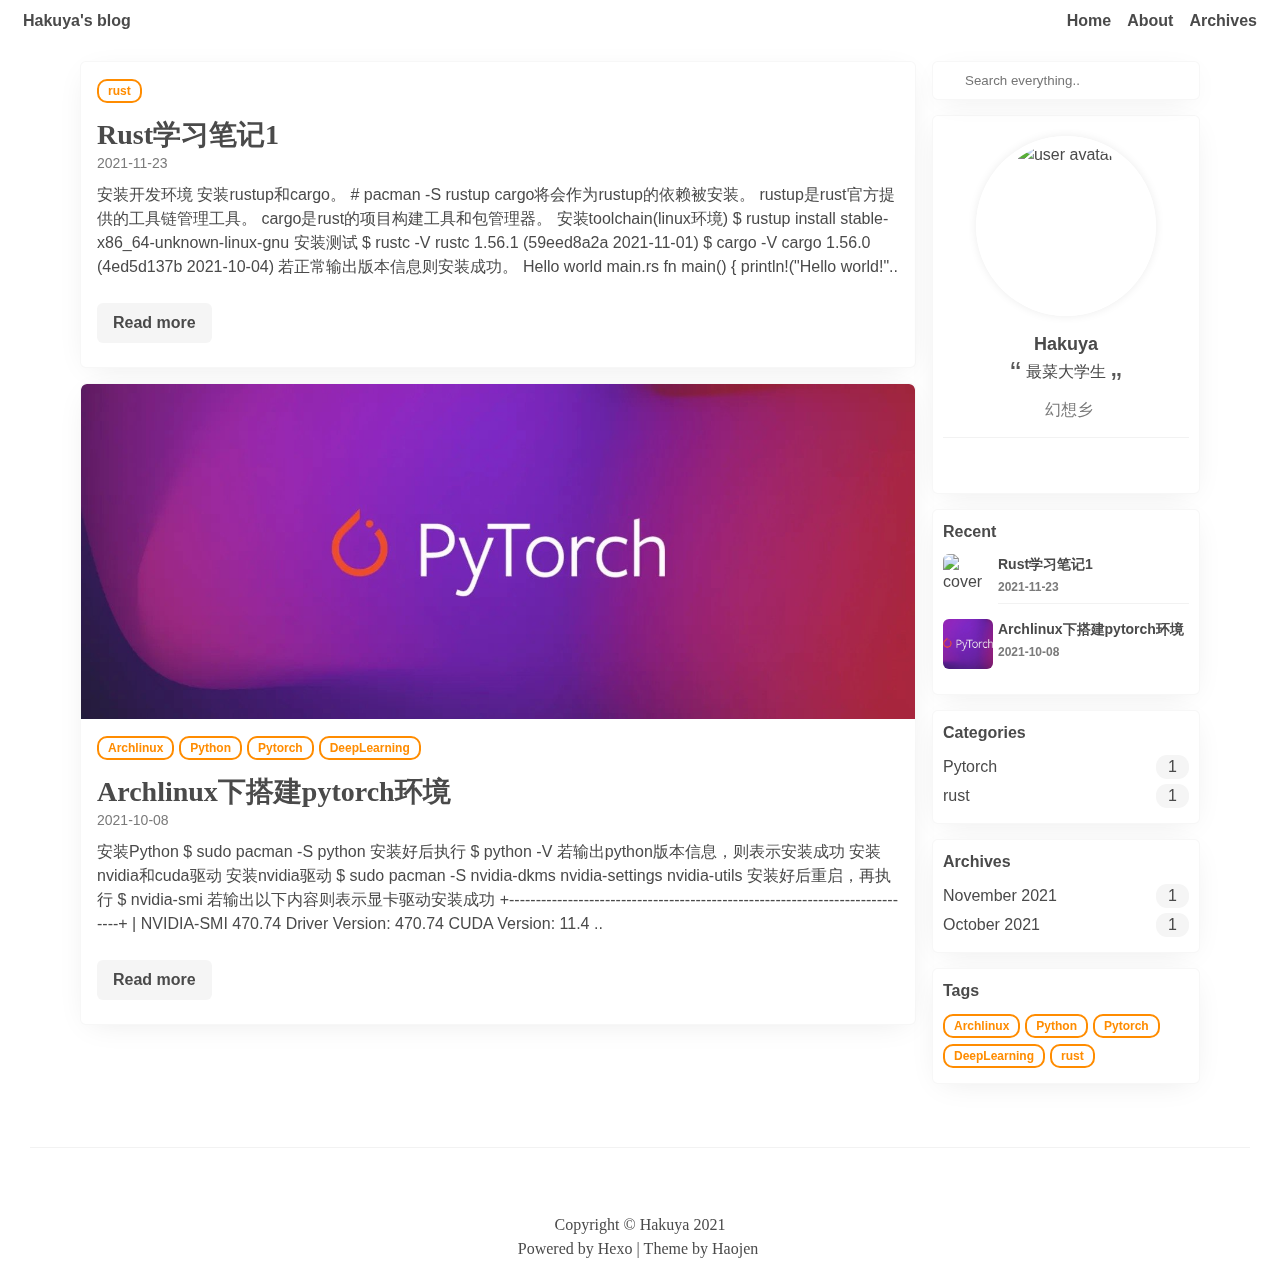
==== commit c7c193ed: "Site updated: 2021-11-23 03:41:07" ====
--- a/index.html
+++ b/index.html
@@ -1,7 +1,24 @@
 <!DOCTYPE html><html class="appearance-auto" lang="en"><head><meta charset="UTF-8"><title>Hakuya's blog</title><meta name="description" content="最菜大学生"><meta name="viewport" content="width=device-width, minimum-scale=1.0, maximum-scale=1.0, user-scalable=no, initial-scale=1"><!-- Google Analytics --><!-- End Google Analytics -->
 <!-- Baidu Analytics --><!-- End Baidu Analytics --><link rel="icon" href="/images/favicon.png"><link rel="stylesheet" href="/style/common/bulma.css"><link rel="stylesheet" href="/style/base.css"><link rel="stylesheet" href="/style/common/helper.css"><script src="/js/common.js"></script><link rel="stylesheet" href="/style/widget-post-list.css"><meta name="generator" content="Hexo 5.4.0">
 <style>.github-emoji { position: relative; display: inline-block; width: 1.2em; min-height: 1.2em; overflow: hidden; vertical-align: top; color: transparent; }  .github-emoji > span { position: relative; z-index: 10; }  .github-emoji img, .github-emoji .fancybox { margin: 0 !important; padding: 0 !important; border: none !important; outline: none !important; text-decoration: none !important; user-select: none !important; cursor: auto !important; }  .github-emoji img { height: 1.2em !important; width: 1.2em !important; position: absolute !important; left: 50% !important; top: 50% !important; transform: translate(-50%, -50%) !important; user-select: none !important; cursor: auto !important; } .github-emoji-fallback { color: inherit; } .github-emoji-fallback img { opacity: 0 !important; }</style>
-</head><body class="is-flex is-flex-direction-column"><header class="header-widget is-flex-shrink-0 is-hidden-mobile"><div class="container is-fullhd is-flex is-justify-content-space-between is-align-items-center is-full-height"><section class="is-hidden-mobile is-flex-shrink-0"><h2><a href="/">Hakuya's blog</a></h2></section><h3 class="is-hidden-mobile is-family-serif is-full-height is-flex is-align-items-center is-flex-shrink-0"></h3><aside class="is-flex-shrink-0"><h3 class="is-inline-block"><a href="/">Home</a></h3><h3 class="is-inline-block"><a href="/about">About</a></h3><h3 class="is-inline-block"><a href="/archives">Archives</a></h3></aside></div></header><header class="is-flex header-widget is-flex-shrink-0 is-align-items-center is-justify-content-center is-hidden-tablet"><h3 class="is-inline-block"><a href="/">Home</a></h3><h3 class="is-inline-block"><a href="/about">About</a></h3><h3 class="is-inline-block"><a href="/archives">Archives</a></h3></header><main><article class="post-container is-flex is-justify-content-center section container is-max-widescreen pt-4 px-2"><div class="columns is-variable is-1-tablet is-3-desktop-only is-2-widescreen is-full-width"><section class="column"><article class="post-item-card"><header class="is-relative is-flex"><div class="post-cover-backdrop is-hidden"><img src="/2021/10/08/build-pytorch-environment/pytorch.jpeg" alt="loading.."></div><a class="post-cover-link has-text-centered skeleton" href="/2021/10/08/build-pytorch-environment/"><img class="post-cover-img js-img-fadeIn" src="/2021/10/08/build-pytorch-environment/pytorch.jpeg" alt="loading.." data-backdrop="true"></a></header><section class="content post-card-content p-4 pb-5"><header><a href="/tags/Archlinux"><i class="tag post-item-tag">Archlinux</i></a><a href="/tags/Python"><i class="tag post-item-tag">Python</i></a><a href="/tags/Pytorch"><i class="tag post-item-tag">Pytorch</i></a><a href="/tags/DeepLearning"><i class="tag post-item-tag">DeepLearning</i></a></header><h2 class="mt-4 mb-0 is-family-serif"><a href="/2021/10/08/build-pytorch-environment/">Archlinux下搭建pytorch环境</a></h2><time class="has-text-grey" datetime="2021-10-08T00:15:25.000Z">2021-10-08</time><p class="is-flex-grow-2 mt-2">
+</head><body class="is-flex is-flex-direction-column"><header class="header-widget is-flex-shrink-0 is-hidden-mobile"><div class="container is-fullhd is-flex is-justify-content-space-between is-align-items-center is-full-height"><section class="is-hidden-mobile is-flex-shrink-0"><h2><a href="/">Hakuya's blog</a></h2></section><h3 class="is-hidden-mobile is-family-serif is-full-height is-flex is-align-items-center is-flex-shrink-0"></h3><aside class="is-flex-shrink-0"><h3 class="is-inline-block"><a href="/">Home</a></h3><h3 class="is-inline-block"><a href="/about">About</a></h3><h3 class="is-inline-block"><a href="/archives">Archives</a></h3></aside></div></header><header class="is-flex header-widget is-flex-shrink-0 is-align-items-center is-justify-content-center is-hidden-tablet"><h3 class="is-inline-block"><a href="/">Home</a></h3><h3 class="is-inline-block"><a href="/about">About</a></h3><h3 class="is-inline-block"><a href="/archives">Archives</a></h3></header><main><article class="post-container is-flex is-justify-content-center section container is-max-widescreen pt-4 px-2"><div class="columns is-variable is-1-tablet is-3-desktop-only is-2-widescreen is-full-width"><section class="column"><article class="post-item-card"><section class="content post-card-content p-4 pb-5"><header><a href="/tags/rust"><i class="tag post-item-tag">rust</i></a></header><h2 class="mt-4 mb-0 is-family-serif"><a href="/2021/11/23/learn-rust-1/">Rust学习笔记1</a></h2><time class="has-text-grey" datetime="2021-11-22T19:14:58.000Z">2021-11-23</time><p class="is-flex-grow-2 mt-2">安装开发环境
+安装rustup和cargo。
+# pacman -S rustup
+cargo将会作为rustup的依赖被安装。
+rustup是rust官方提供的工具链管理工具。
+cargo是rust的项目构建工具和包管理器。
+安装toolchain(linux环境)
+$ rustup install stable-x86_64-unknown-linux-gnu
+安装测试
+$ rustc -V
+rustc 1.56.1 (59eed8a2a 2021-11-01)
+$ cargo -V
+cargo 1.56.0 (4ed5d137b 2021-10-04)
+若正常输出版本信息则安装成功。
+Hello world
+main.rs
+fn main() {
+    println!(&quot;Hello world!&quot;..</p><a class="button is-default mt-2 has-text-weight-semibold" href="/2021/11/23/learn-rust-1/">Read more</a></section></article><article class="post-item-card"><header class="is-relative is-flex"><div class="post-cover-backdrop is-hidden"><img src="/2021/10/08/build-pytorch-environment/pytorch.jpeg" alt="loading.."></div><a class="post-cover-link has-text-centered skeleton" href="/2021/10/08/build-pytorch-environment/"><img class="post-cover-img js-img-fadeIn" src="/2021/10/08/build-pytorch-environment/pytorch.jpeg" alt="loading.." data-backdrop="true"></a></header><section class="content post-card-content p-4 pb-5"><header><a href="/tags/Archlinux"><i class="tag post-item-tag">Archlinux</i></a><a href="/tags/Python"><i class="tag post-item-tag">Python</i></a><a href="/tags/Pytorch"><i class="tag post-item-tag">Pytorch</i></a><a href="/tags/DeepLearning"><i class="tag post-item-tag">DeepLearning</i></a></header><h2 class="mt-4 mb-0 is-family-serif"><a href="/2021/10/08/build-pytorch-environment/">Archlinux下搭建pytorch环境</a></h2><time class="has-text-grey" datetime="2021-10-08T00:15:25.000Z">2021-10-08</time><p class="is-flex-grow-2 mt-2">
 安装Python
 $ sudo pacman -S python
 安装好后执行
@@ -143,7 +160,7 @@
         var doc = domparser.parseFromString(res, 'application/xml')
         searchDatabase = doc.getElementsByTagName('search')[0].children
     })
-}</script><main class="aside-card-container profile-widget"><!-- todo: 使用取色工具动态阴影--><section class="is-flex is-flex-direction-column is-justify-content-center is-align-items-center"><section class="is-flex is-justify-content-center avatar is-clipped skeleton"><!-- debug images "https://api.ixiaowai.cn/gqapi/gqapi.php"--><img class="js-img-fadeIn" src="/images/avatar.jpg" alt="user avatar"></section><h3 class="user-name">Hakuya</h3><blockquote class="has-text-centered is-relative"><span style="margin-bottom: 5px;">最菜大学生</span></blockquote><address class="has-text-centered has-text-grey"><i class="iconfont icon-location" style="margin-right: 5px;"></i><span class="has-text-grey">幻想乡</span></address></section><section class="sns-container is-flex is-justify-content-center is-align-items-center"><!-- Github--><a title="github" target="_blank" rel="noopener nofollow" href="//github.com/h4kuy4"><i class="iconfont icon-github"></i></a><!-- Ins--><!-- RSS--><!-- 知乎--><!-- 领英--><!-- 脸书--></section></main><main class="aside-card-container recent-widget"><h3>Recent</h3><ul><li class="is-flex"><!-- change to element replace image placeholder--><img class="js-img-fadeIn" src="/2021/10/08/build-pytorch-environment/pytorch.jpeg" alt="cover"><!--else--><!--    div.post-img-placeholder--><section class="is-flex-grow-2"><p class="has-text-weight-semibold" style="line-height: 20px; font-size: 14px"><a href="/2021/10/08/build-pytorch-environment/">Archlinux下搭建pytorch环境</a></p><time class="has-text-weight-semibold has-text-grey" datetime="2021-10-08T00:15:25.000Z">2021-10-08</time></section></li></ul></main><main class="aside-card-container categories-widget category-page"><h3>Categories</h3><section><ul class="category-list"><li class="category-list-item"><a class="category-list-link" href="/categories/Pytorch/">Pytorch</a><span class="category-list-count">1</span></li></ul></section></main><main class="aside-card-container archives-widget"><h3>Archives</h3><section><ul class="archive-list"><li class="archive-list-item"><a class="archive-list-link" href="/archives/2021/10/">October 2021</a><span class="archive-list-count">1</span></li></ul></section></main><main class="aside-card-container tag-widget"><h3>Tags</h3><section><a href="/tags/Archlinux"><span class="tag post-item-tag" style="margin-bottom: 5px;">Archlinux</span></a><a href="/tags/Python"><span class="tag post-item-tag" style="margin-bottom: 5px;">Python</span></a><a href="/tags/Pytorch"><span class="tag post-item-tag" style="margin-bottom: 5px;">Pytorch</span></a><a href="/tags/DeepLearning"><span class="tag post-item-tag" style="margin-bottom: 5px;">DeepLearning</span></a></section></main></aside></div></article><script>$claudia.fadeInImage(null, $claudia.blurBackdropImg)
+}</script><main class="aside-card-container profile-widget"><!-- todo: 使用取色工具动态阴影--><section class="is-flex is-flex-direction-column is-justify-content-center is-align-items-center"><section class="is-flex is-justify-content-center avatar is-clipped skeleton"><!-- debug images "https://api.ixiaowai.cn/gqapi/gqapi.php"--><img class="js-img-fadeIn" src="/images/avatar.jpg" alt="user avatar"></section><h3 class="user-name">Hakuya</h3><blockquote class="has-text-centered is-relative"><span style="margin-bottom: 5px;">最菜大学生</span></blockquote><address class="has-text-centered has-text-grey"><i class="iconfont icon-location" style="margin-right: 5px;"></i><span class="has-text-grey">幻想乡</span></address></section><section class="sns-container is-flex is-justify-content-center is-align-items-center"><!-- Github--><a title="github" target="_blank" rel="noopener nofollow" href="//github.com/h4kuy4"><i class="iconfont icon-github"></i></a><!-- Ins--><!-- RSS--><!-- 知乎--><!-- 领英--><!-- 脸书--></section></main><main class="aside-card-container recent-widget"><h3>Recent</h3><ul><li class="is-flex"><!-- change to element replace image placeholder--><img class="js-img-fadeIn" src="https://ui-avatars.com/api/?background=f5f5f5&amp;name=Ru" alt="cover"><!--else--><!--    div.post-img-placeholder--><section class="is-flex-grow-2"><p class="has-text-weight-semibold" style="line-height: 20px; font-size: 14px"><a href="/2021/11/23/learn-rust-1/">Rust学习笔记1</a></p><time class="has-text-weight-semibold has-text-grey" datetime="2021-11-22T19:14:58.000Z">2021-11-23</time></section></li><li class="is-flex"><!-- change to element replace image placeholder--><img class="js-img-fadeIn" src="/2021/10/08/build-pytorch-environment/pytorch.jpeg" alt="cover"><!--else--><!--    div.post-img-placeholder--><section class="is-flex-grow-2"><p class="has-text-weight-semibold" style="line-height: 20px; font-size: 14px"><a href="/2021/10/08/build-pytorch-environment/">Archlinux下搭建pytorch环境</a></p><time class="has-text-weight-semibold has-text-grey" datetime="2021-10-08T00:15:25.000Z">2021-10-08</time></section></li></ul></main><main class="aside-card-container categories-widget category-page"><h3>Categories</h3><section><ul class="category-list"><li class="category-list-item"><a class="category-list-link" href="/categories/Pytorch/">Pytorch</a><span class="category-list-count">1</span></li><li class="category-list-item"><a class="category-list-link" href="/categories/rust/">rust</a><span class="category-list-count">1</span></li></ul></section></main><main class="aside-card-container archives-widget"><h3>Archives</h3><section><ul class="archive-list"><li class="archive-list-item"><a class="archive-list-link" href="/archives/2021/11/">November 2021</a><span class="archive-list-count">1</span></li><li class="archive-list-item"><a class="archive-list-link" href="/archives/2021/10/">October 2021</a><span class="archive-list-count">1</span></li></ul></section></main><main class="aside-card-container tag-widget"><h3>Tags</h3><section><a href="/tags/Archlinux"><span class="tag post-item-tag" style="margin-bottom: 5px;">Archlinux</span></a><a href="/tags/Python"><span class="tag post-item-tag" style="margin-bottom: 5px;">Python</span></a><a href="/tags/Pytorch"><span class="tag post-item-tag" style="margin-bottom: 5px;">Pytorch</span></a><a href="/tags/DeepLearning"><span class="tag post-item-tag" style="margin-bottom: 5px;">DeepLearning</span></a><a href="/tags/rust"><span class="tag post-item-tag" style="margin-bottom: 5px;">rust</span></a></section></main></aside></div></article><script>$claudia.fadeInImage(null, $claudia.blurBackdropImg)
 
 window.addEventListener('resize', $claudia.throttle(function () {
     var images = document.querySelectorAll('.js-img-fadeIn')
